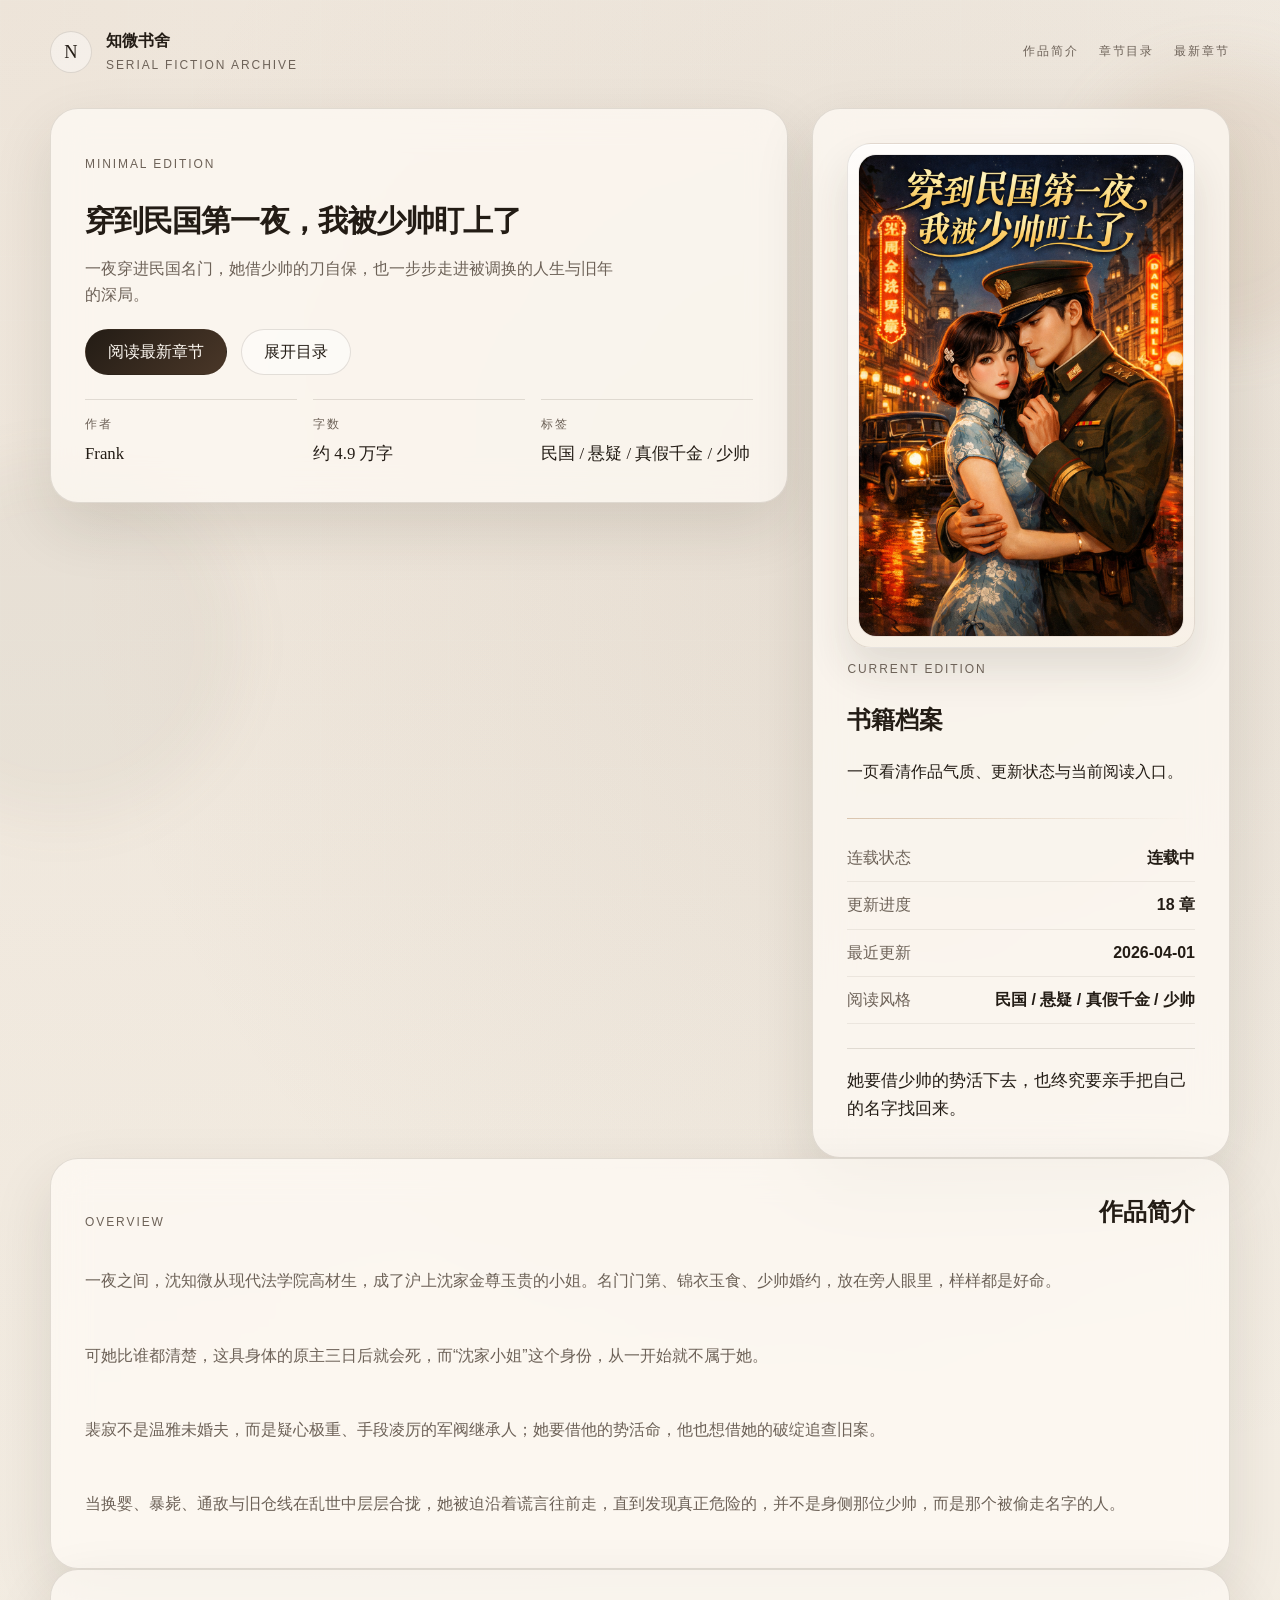
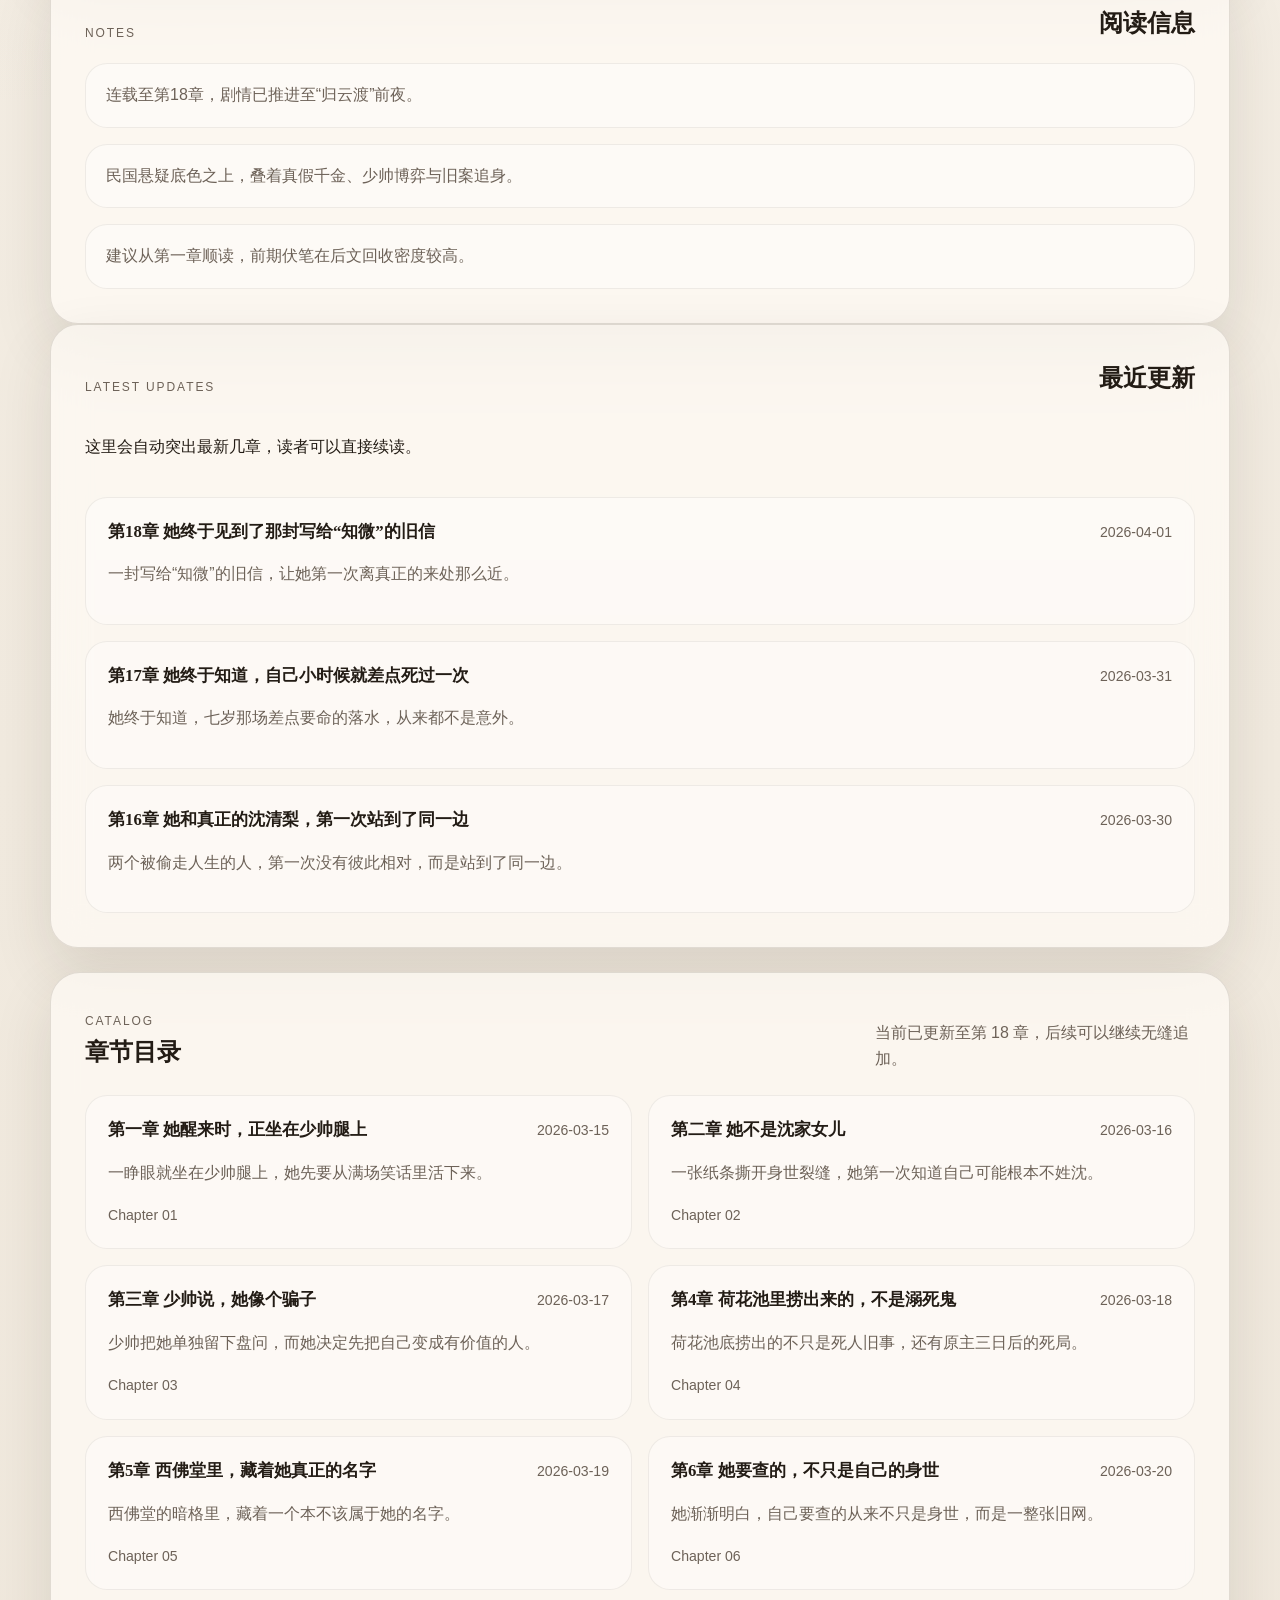
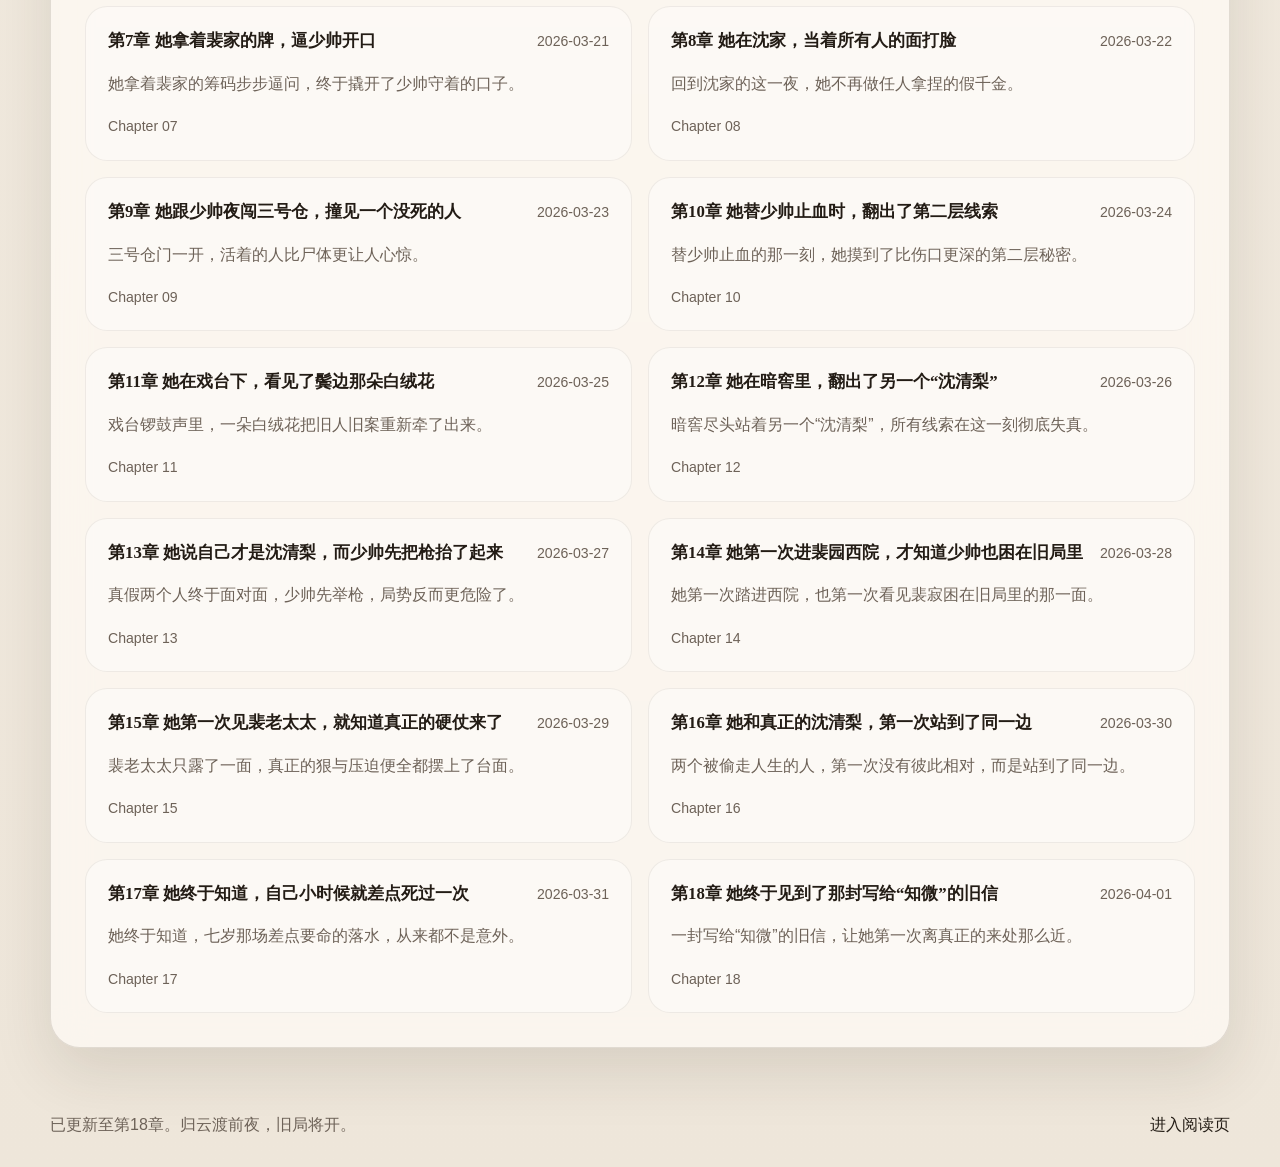
==== index.html @ e868e616 "Add files via upload" ====
<!DOCTYPE html>
<html lang="zh-CN">
<head>
  <meta charset="UTF-8">
  <meta name="viewport" content="width=device-width, initial-scale=1.0">
  <meta name="description" content="简约且高级的连载小说网站模板。">
  <title>小说站 | 连载阅读</title>
  <link rel="stylesheet" href="assets/css/styles.css">
  <script defer src="assets/js/novel-data.js"></script>
  <script defer src="assets/js/app.js"></script>
</head>
<body class="home-page">
  <div class="ambient ambient-one"></div>
  <div class="ambient ambient-two"></div>

  <header class="site-header fade-section">
    <a class="brand" href="index.html">
      <span class="brand-mark">N</span>
      <span class="brand-copy">
        <strong id="brand-name">Novel Residence</strong>
        <small>Serial Fiction Archive</small>
      </span>
    </a>
    <nav class="site-nav">
      <a href="#overview">作品简介</a>
      <a href="#catalog">章节目录</a>
      <a id="header-latest-link" href="reader.html">最新章节</a>
    </nav>
  </header>

  <main class="page-shell">
    <section class="hero-grid fade-section">
      <article class="hero-card">
        <p class="eyebrow">Minimal Edition</p>
        <h1 id="novel-title">作品名待填</h1>
        <p class="hero-tagline" id="novel-tagline">你把小说信息给我后，这里会替换成一句更有气质的作品短句。</p>

        <div class="hero-actions">
          <a class="button button-primary" id="latest-chapter-link" href="reader.html">阅读最新章节</a>
          <a class="button button-secondary" id="catalog-link" href="#catalog">展开目录</a>
        </div>

        <dl class="hero-meta" id="hero-meta"></dl>
      </article>

      <aside class="status-card">
        <div class="status-top">
          <figure class="cover-frame">
            <img id="novel-cover" src="assets/images/book-cover.png" alt="小说封面">
          </figure>
          <div class="status-summary">
            <p class="status-label">Current Edition</p>
            <h2>书籍档案</h2>
            <p class="status-copy">一页看清作品气质、更新状态与当前阅读入口。</p>
          </div>
        </div>
        <div class="status-divider"></div>
        <div class="status-grid">
          <div class="status-row">
            <span>连载状态</span>
            <strong id="novel-status">连载中</strong>
          </div>
          <div class="status-row">
            <span>更新进度</span>
            <strong id="chapter-count">15 章</strong>
          </div>
          <div class="status-row">
            <span>最近更新</span>
            <strong id="update-date">待补充</strong>
          </div>
          <div class="status-row">
            <span>阅读风格</span>
            <strong id="novel-tags">待补充</strong>
          </div>
        </div>
        <blockquote class="status-quote" id="novel-quote">
          页面已搭好，后面我们只需要持续补内容。
        </blockquote>
      </aside>
    </section>

    <section class="home-content-grid fade-section" id="overview">
      <article class="panel panel-large">
        <div class="panel-heading">
          <span>Overview</span>
          <h2>作品简介</h2>
        </div>
        <div class="copy-stack" id="synopsis"></div>
      </article>

      <article class="panel panel-compact">
        <div class="panel-heading">
          <span>Notes</span>
          <h2>阅读信息</h2>
        </div>
        <ul class="notes-list" id="reading-notes"></ul>
      </article>

      <article class="panel panel-compact">
        <div class="panel-heading">
          <span>Latest Updates</span>
          <h2>最近更新</h2>
        </div>
        <p class="panel-copy">这里会自动突出最新几章，读者可以直接续读。</p>
        <div class="timeline-list" id="update-timeline"></div>
      </article>
    </section>

    <section class="catalog-section fade-section" id="catalog">
      <div class="section-heading">
        <div>
          <span>Catalog</span>
          <h2>章节目录</h2>
        </div>
        <p id="catalog-description">当前已更新至第 15 章，后续可以继续无缝追加。</p>
      </div>
      <div class="chapter-list" id="chapter-list"></div>
    </section>
  </main>

  <footer class="site-footer fade-section">
    <p id="footer-copy">小说站已就绪，等待你的作品信息与正文。</p>
    <a href="reader.html" id="footer-reader-link">进入阅读页</a>
  </footer>
</body>
</html>
---- assets/css/styles.css ----
:root {
  --bg: #f3ede3;
  --bg-strong: rgba(255, 250, 242, 0.76);
  --surface: rgba(255, 251, 246, 0.72);
  --surface-strong: rgba(255, 249, 241, 0.92);
  --border: rgba(69, 54, 37, 0.14);
  --text: #231c15;
  --muted: #6d6258;
  --accent: #8a6341;
  --accent-soft: #d9c4ae;
  --shadow: 0 24px 60px rgba(52, 39, 26, 0.12);
  --serif: "Iowan Old Style", "Palatino Linotype", "Noto Serif SC", "Songti SC", serif;
  --sans: "Avenir Next", "Segoe UI", "PingFang SC", "Hiragino Sans GB", sans-serif;
  --max-width: 1180px;
}

* {
  box-sizing: border-box;
}

html {
  scroll-behavior: smooth;
}

body {
  margin: 0;
  min-height: 100vh;
  color: var(--text);
  background:
    radial-gradient(circle at top left, rgba(167, 128, 94, 0.12), transparent 38%),
    radial-gradient(circle at 80% 12%, rgba(110, 84, 58, 0.1), transparent 24%),
    linear-gradient(180deg, #f7f2ea 0%, #f1eadf 54%, #eee6da 100%);
  font-family: var(--sans);
  line-height: 1.65;
  overflow-x: hidden;
}

body::before {
  position: fixed;
  inset: 0;
  background-image:
    linear-gradient(rgba(255, 255, 255, 0.18) 1px, transparent 1px),
    linear-gradient(90deg, rgba(255, 255, 255, 0.18) 1px, transparent 1px);
  background-size: 64px 64px;
  opacity: 0.24;
  content: "";
  pointer-events: none;
}

a {
  color: inherit;
  text-decoration: none;
}

button,
a {
  transition:
    transform 240ms ease,
    border-color 240ms ease,
    background-color 240ms ease,
    color 240ms ease,
    opacity 240ms ease;
}

.ambient {
  position: fixed;
  border-radius: 999px;
  filter: blur(28px);
  opacity: 0.5;
  pointer-events: none;
}

.ambient-one {
  top: 64px;
  right: -80px;
  width: 280px;
  height: 280px;
  background: rgba(176, 136, 99, 0.24);
}

.ambient-two {
  bottom: 80px;
  left: -120px;
  width: 360px;
  height: 360px;
  background: rgba(120, 112, 96, 0.12);
}

.site-header,
.page-shell,
.site-footer,
.reader-header,
.reader-layout {
  position: relative;
  z-index: 1;
}

.site-header,
.site-footer,
.reader-header,
.reader-layout {
  width: min(calc(100% - 32px), var(--max-width));
  margin-inline: auto;
}

.site-header,
.reader-header {
  display: flex;
  align-items: center;
  justify-content: space-between;
  gap: 20px;
  padding: 28px 0 12px;
}

.brand,
.reader-home-link {
  display: inline-flex;
  align-items: center;
  gap: 14px;
}

.brand-mark {
  display: grid;
  place-items: center;
  width: 42px;
  height: 42px;
  border: 1px solid var(--border);
  border-radius: 50%;
  background: rgba(255, 255, 255, 0.4);
  font-family: var(--serif);
  font-size: 1.15rem;
}

.brand-copy,
.reader-header-copy {
  display: flex;
  flex-direction: column;
  gap: 2px;
}

.brand-copy strong,
.reader-header-copy h1 {
  font-family: var(--serif);
  font-size: 1rem;
  font-weight: 600;
}

.brand-copy small,
.reader-header-copy p,
.site-nav a,
.section-heading span,
.panel-heading span,
.sidebar-heading span,
.status-label,
.eyebrow,
.reader-article-meta {
  letter-spacing: 0.16em;
  text-transform: uppercase;
  font-size: 0.75rem;
  color: var(--muted);
}

.site-nav {
  display: inline-flex;
  gap: 20px;
  flex-wrap: wrap;
}

.site-nav a:hover,
.reader-home-link:hover,
.site-footer a:hover {
  color: var(--accent);
}

.page-shell {
  width: min(calc(100% - 32px), var(--max-width));
  margin: 20px auto 64px;
}

.hero-grid,
.overview-grid,
.reader-layout {
  display: grid;
  gap: 24px;
}

.hero-grid {
  grid-template-columns: minmax(0, 1.45fr) minmax(280px, 0.82fr);
  align-items: start;
}

.hero-card,
.status-card,
.panel,
.reader-sidebar,
.reader-article {
  border: 1px solid var(--border);
  background: var(--surface);
  backdrop-filter: blur(18px);
  box-shadow: var(--shadow);
}

.hero-card,
.status-card,
.panel {
  padding: 34px;
  border-radius: 28px;
}

.hero-card {
  display: flex;
  flex-direction: column;
  align-self: start;
  gap: 18px;
}

.hero-card h1,
.reader-article-head h2,
.section-heading h2,
.panel-heading h2,
.sidebar-heading h2 {
  margin: 0;
  font-family: var(--serif);
  font-weight: 600;
}

.hero-card h1 {
  max-width: none;
  width: 100%;
  font-size: clamp(1.08rem, 2.35vw, 2.45rem);
  line-height: 1.1;
  letter-spacing: -0.03em;
  white-space: nowrap;
  overflow: hidden;
  text-overflow: ellipsis;
}

.hero-tagline,
.copy-stack p,
.notes-list li,
.chapter-card p,
.timeline-item p,
.reader-copy p {
  color: var(--muted);
}

.hero-tagline {
  max-width: 60ch;
  margin: 0;
  font-size: 1rem;
}

.hero-actions {
  display: flex;
  gap: 14px;
  flex-wrap: wrap;
  margin: 2px 0 0;
}

.button {
  display: inline-flex;
  align-items: center;
  justify-content: center;
  min-height: 46px;
  padding: 0 22px;
  border-radius: 999px;
  border: 1px solid var(--border);
}

.button:hover {
  transform: translateY(-2px);
}

.button-primary {
  background: linear-gradient(135deg, #231c15 0%, #4a3728 100%);
  color: #fffaf3;
}

.button-secondary,
.reader-nav-link,
.catalog-link {
  background: rgba(255, 255, 255, 0.46);
}

.hero-meta {
  display: grid;
  grid-template-columns: repeat(3, minmax(0, 1fr));
  gap: 16px;
  margin: 6px 0 0;
}

.hero-meta div {
  padding-top: 14px;
  border-top: 1px solid var(--border);
}

.hero-meta dt {
  margin-bottom: 6px;
  font-size: 0.76rem;
  letter-spacing: 0.14em;
  text-transform: uppercase;
  color: var(--muted);
}

.hero-meta dd {
  margin: 0;
  font-family: var(--serif);
  font-size: 1.05rem;
}

.status-card {
  display: flex;
  flex-direction: column;
  justify-content: space-between;
  gap: 16px;
}

.cover-frame {
  margin: 0 0 4px;
  padding: 10px;
  border: 1px solid rgba(69, 54, 37, 0.12);
  border-radius: 24px;
  background:
    linear-gradient(180deg, rgba(255, 255, 255, 0.72) 0%, rgba(247, 239, 229, 0.82) 100%);
  box-shadow:
    inset 0 1px 0 rgba(255, 255, 255, 0.7),
    0 22px 42px rgba(52, 39, 26, 0.12);
}

.cover-frame img {
  display: block;
  width: 100%;
  aspect-ratio: 3 / 4.45;
  object-fit: cover;
  border-radius: 18px;
  border: 1px solid rgba(69, 54, 37, 0.08);
}

.status-divider {
  height: 1px;
  background: linear-gradient(90deg, var(--accent-soft), transparent);
}

.status-row {
  display: flex;
  justify-content: space-between;
  gap: 16px;
  padding: 10px 0;
  border-bottom: 1px solid rgba(69, 54, 37, 0.08);
}

.status-row span {
  color: var(--muted);
}

.status-quote {
  margin: 8px 0 0;
  padding: 18px 0 0;
  border-top: 1px solid var(--border);
  font-family: var(--serif);
  font-size: 1.05rem;
}

.overview-grid {
  grid-template-columns: minmax(0, 1.25fr) minmax(280px, 0.75fr);
  margin-top: 24px;
}

.panel {
  display: flex;
  flex-direction: column;
  gap: 20px;
}

.panel-large {
  min-height: 100%;
}

.panel-heading,
.section-heading,
.sidebar-heading {
  display: flex;
  justify-content: space-between;
  align-items: end;
  gap: 20px;
}

.copy-stack,
.notes-list,
.chapter-list,
.timeline-list,
.reader-catalog,
.reader-copy,
.reader-nav {
  display: grid;
  gap: 16px;
}

.notes-list {
  margin: 0;
  padding: 0;
  list-style: none;
}

.notes-list li,
.timeline-item,
.catalog-link,
.chapter-card {
  border: 1px solid rgba(69, 54, 37, 0.08);
  border-radius: 22px;
  background: rgba(255, 255, 255, 0.36);
}

.notes-list li {
  padding: 18px 20px;
}

.catalog-section,
.timeline-section {
  margin-top: 24px;
  padding: 34px;
  border: 1px solid var(--border);
  border-radius: 30px;
  background: var(--surface);
  backdrop-filter: blur(18px);
  box-shadow: var(--shadow);
}

.section-heading p {
  max-width: 36ch;
  margin: 0;
  color: var(--muted);
}

.chapter-list {
  grid-template-columns: repeat(2, minmax(0, 1fr));
  margin-top: 22px;
}

.chapter-card,
.catalog-link,
.timeline-item {
  padding: 20px 22px;
}

.chapter-card:hover,
.catalog-link:hover,
.timeline-item:hover,
.reader-nav-link:hover {
  transform: translateY(-2px);
  border-color: rgba(138, 99, 65, 0.36);
}

.chapter-card-top,
.timeline-item-top {
  display: flex;
  justify-content: space-between;
  gap: 14px;
  align-items: baseline;
}

.chapter-card strong,
.timeline-item strong,
.catalog-link strong {
  font-family: var(--serif);
  font-size: 1.05rem;
  font-weight: 600;
}

.chapter-card span,
.timeline-item span,
.catalog-link span,
.reader-header-meta,
.reader-chapter-index {
  color: var(--muted);
  font-size: 0.88rem;
}

.site-footer {
  display: flex;
  justify-content: space-between;
  gap: 20px;
  align-items: center;
  padding-bottom: 28px;
}

.site-footer p {
  color: var(--muted);
  margin: 0;
}

.reader-progress {
  position: fixed;
  inset: 0 0 auto;
  height: 4px;
  background: rgba(69, 54, 37, 0.05);
  z-index: 10;
}

.reader-progress span {
  display: block;
  width: 0%;
  height: 100%;
  background: linear-gradient(90deg, #7e5d3f 0%, #b38e67 100%);
}

.reader-header {
  align-items: end;
  padding-top: 36px;
}

.reader-header-copy h1 {
  font-size: clamp(1.6rem, 3vw, 2.3rem);
}

.reader-header-meta {
  text-align: right;
}

.reader-layout {
  grid-template-columns: minmax(280px, 0.7fr) minmax(0, 1.42fr);
  align-items: start;
  margin-bottom: 64px;
}

.reader-sidebar {
  position: sticky;
  top: 34px;
  padding: 28px;
  border-radius: 28px;
}

.reader-article {
  padding: 46px;
  border-radius: 34px;
  background: var(--surface-strong);
}

.reader-article-head {
  padding-bottom: 22px;
  border-bottom: 1px solid var(--border);
}

.reader-copy {
  padding-top: 18px;
}

.reader-copy p {
  margin: 0;
  font-family: var(--serif);
  font-size: 1.08rem;
  line-height: 2;
  color: #40362d;
  text-indent: 2em;
}

.catalog-link {
  display: grid;
  gap: 6px;
}

.catalog-link.active {
  border-color: rgba(138, 99, 65, 0.42);
  background: rgba(255, 252, 247, 0.74);
}

.reader-nav {
  grid-template-columns: repeat(3, minmax(0, 1fr));
  margin-top: 28px;
}

.reader-nav-link {
  display: inline-flex;
  align-items: center;
  justify-content: center;
  min-height: 52px;
  padding: 0 18px;
  border: 1px solid var(--border);
  border-radius: 18px;
}

.reader-nav-link.disabled {
  opacity: 0.38;
  pointer-events: none;
}

.fade-section {
  opacity: 0;
  transform: translateY(18px);
  transition:
    opacity 700ms ease,
    transform 700ms ease;
}

.fade-section.visible {
  opacity: 1;
  transform: translateY(0);
}

@media (max-width: 980px) {
  .hero-grid,
  .overview-grid,
  .reader-layout,
  .chapter-list {
    grid-template-columns: 1fr;
  }

  .reader-sidebar {
    position: static;
  }

  .hero-card h1 {
    font-size: clamp(1.08rem, 4.8vw, 1.82rem);
  }
}

@media (max-width: 760px) {
  .site-header,
  .reader-header,
  .site-footer {
    flex-direction: column;
    align-items: start;
  }

  .hero-card,
  .status-card,
  .panel,
  .catalog-section,
  .timeline-section,
  .reader-sidebar,
  .reader-article {
    padding: 24px;
    border-radius: 24px;
  }

  .hero-meta,
  .reader-nav {
    grid-template-columns: 1fr;
  }

  .site-nav {
    gap: 14px;
  }

  .reader-article {
    padding-top: 30px;
  }
}
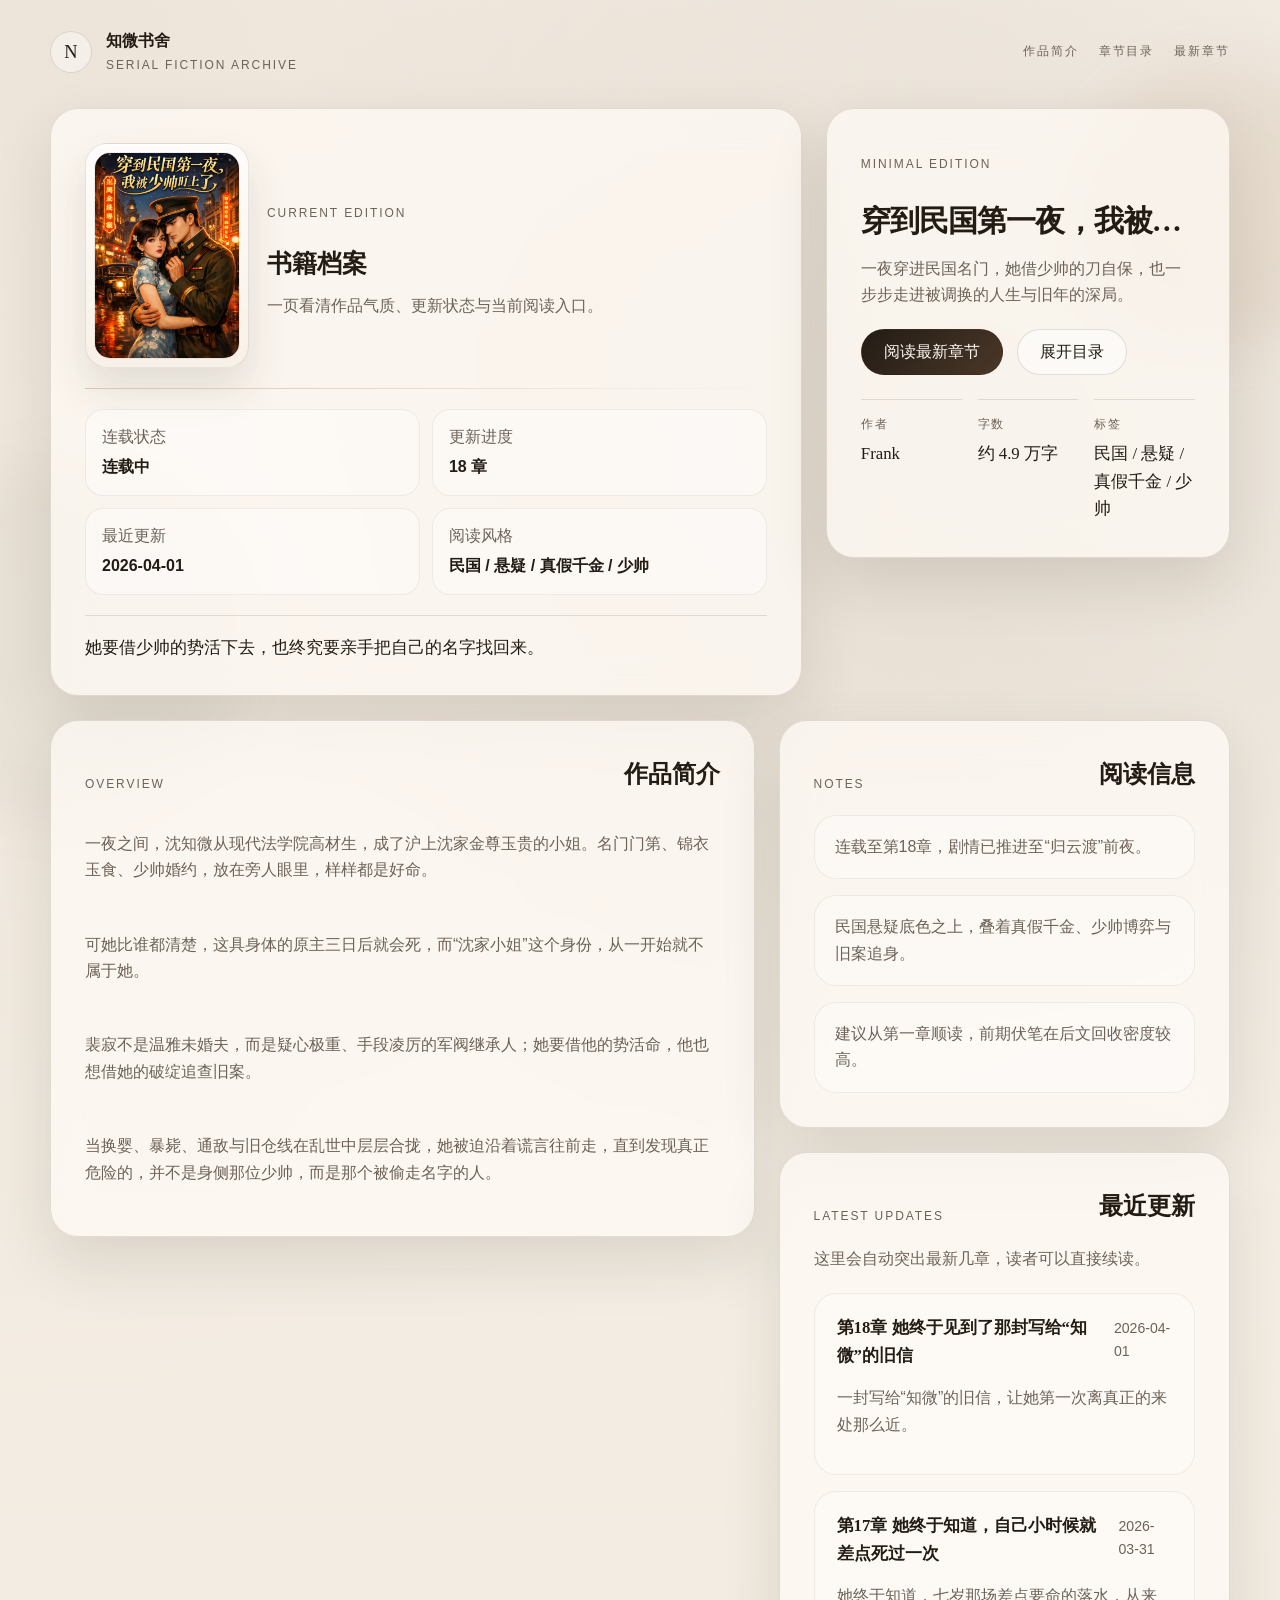
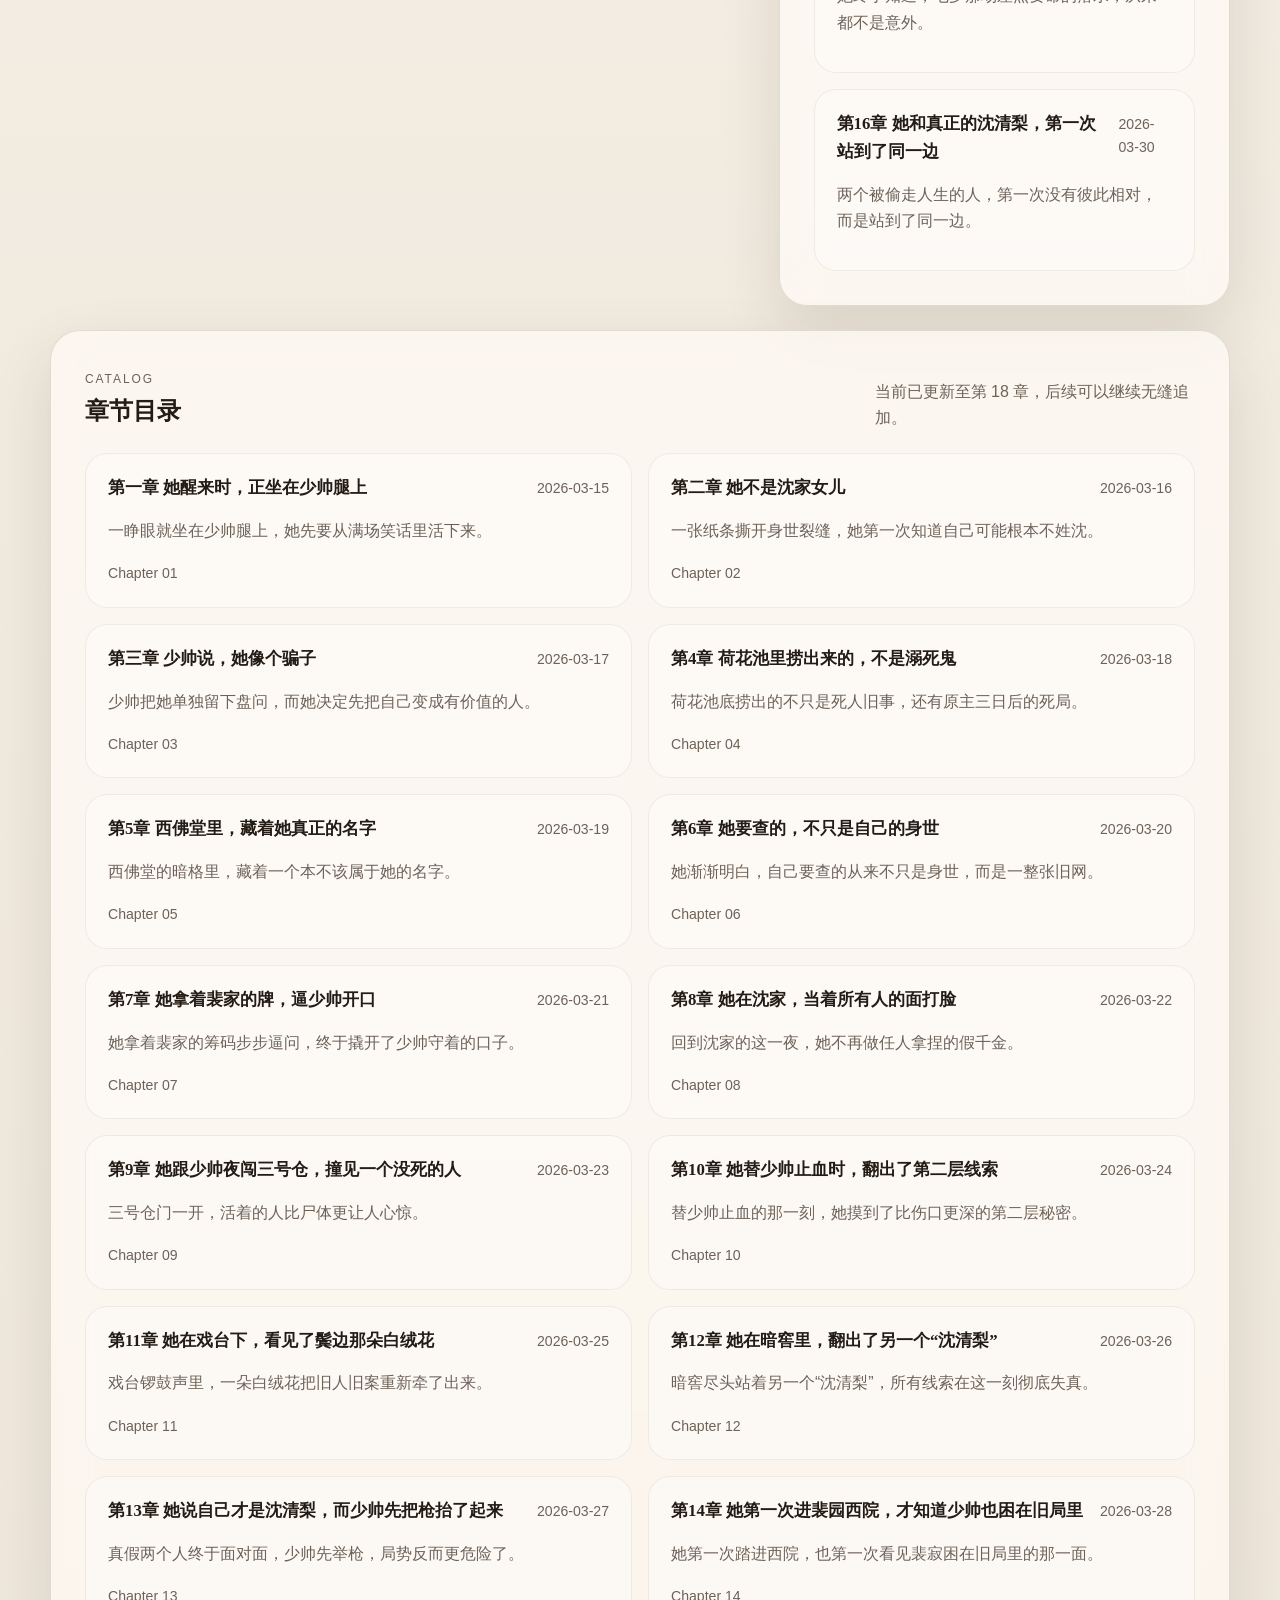
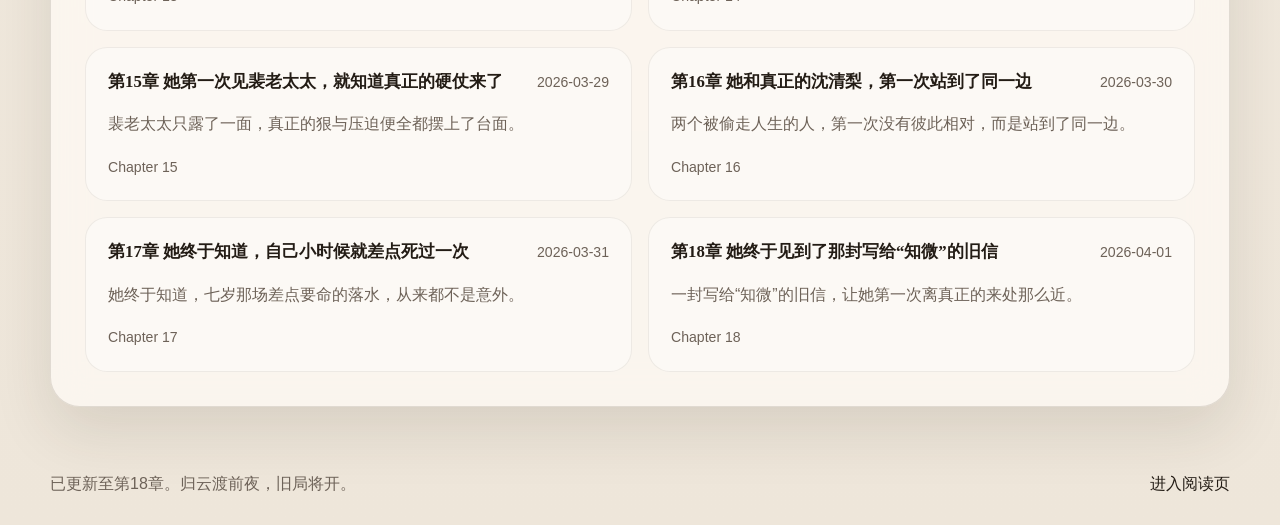
==== commit f03181cd: "Add files via upload" ====
--- a/index.html
+++ b/index.html
@@ -30,19 +30,6 @@
 
   <main class="page-shell">
     <section class="hero-grid fade-section">
-      <article class="hero-card">
-        <p class="eyebrow">Minimal Edition</p>
-        <h1 id="novel-title">作品名待填</h1>
-        <p class="hero-tagline" id="novel-tagline">你把小说信息给我后，这里会替换成一句更有气质的作品短句。</p>
-
-        <div class="hero-actions">
-          <a class="button button-primary" id="latest-chapter-link" href="reader.html">阅读最新章节</a>
-          <a class="button button-secondary" id="catalog-link" href="#catalog">展开目录</a>
-        </div>
-
-        <dl class="hero-meta" id="hero-meta"></dl>
-      </article>
-
       <aside class="status-card">
         <div class="status-top">
           <figure class="cover-frame">
@@ -77,6 +64,19 @@
           页面已搭好，后面我们只需要持续补内容。
         </blockquote>
       </aside>
+
+      <article class="hero-card">
+        <p class="eyebrow">Minimal Edition</p>
+        <h1 id="novel-title">作品名待填</h1>
+        <p class="hero-tagline" id="novel-tagline">你把小说信息给我后，这里会替换成一句更有气质的作品短句。</p>
+
+        <div class="hero-actions">
+          <a class="button button-primary" id="latest-chapter-link" href="reader.html">阅读最新章节</a>
+          <a class="button button-secondary" id="catalog-link" href="#catalog">展开目录</a>
+        </div>
+
+        <dl class="hero-meta" id="hero-meta"></dl>
+      </article>
     </section>
 
     <section class="home-content-grid fade-section" id="overview">
--- a/assets/css/styles.css
+++ b/assets/css/styles.css
@@ -178,14 +178,14 @@
 }
 
 .hero-grid,
-.overview-grid,
+.home-content-grid,
 .reader-layout {
   display: grid;
   gap: 24px;
 }
 
 .hero-grid {
-  grid-template-columns: minmax(0, 1.45fr) minmax(280px, 0.82fr);
+  grid-template-columns: minmax(0, 1.6fr) minmax(320px, 0.86fr);
   align-items: start;
 }
 
@@ -311,15 +311,21 @@
 .status-card {
   display: flex;
   flex-direction: column;
-  justify-content: space-between;
-  gap: 16px;
+  gap: 20px;
+}
+
+.status-top {
+  display: grid;
+  grid-template-columns: minmax(132px, 164px) minmax(0, 1fr);
+  gap: 18px;
+  align-items: center;
 }
 
 .cover-frame {
-  margin: 0 0 4px;
-  padding: 10px;
+  margin: 0;
+  padding: 8px;
   border: 1px solid rgba(69, 54, 37, 0.12);
-  border-radius: 24px;
+  border-radius: 22px;
   background:
     linear-gradient(180deg, rgba(255, 255, 255, 0.72) 0%, rgba(247, 239, 229, 0.82) 100%);
   box-shadow:
@@ -330,10 +336,30 @@
 .cover-frame img {
   display: block;
   width: 100%;
-  aspect-ratio: 3 / 4.45;
+  max-width: 164px;
+  margin-inline: auto;
+  aspect-ratio: 3 / 4.25;
   object-fit: cover;
-  border-radius: 18px;
+  border-radius: 16px;
   border: 1px solid rgba(69, 54, 37, 0.08);
+}
+
+.status-summary {
+  display: grid;
+  gap: 8px;
+}
+
+.status-summary h2 {
+  margin: 0;
+  font-family: var(--serif);
+  font-size: 1.55rem;
+  font-weight: 600;
+}
+
+.status-copy,
+.panel-copy {
+  margin: 0;
+  color: var(--muted);
 }
 
 .status-divider {
@@ -341,12 +367,19 @@
   background: linear-gradient(90deg, var(--accent-soft), transparent);
 }
 
+.status-grid {
+  display: grid;
+  grid-template-columns: repeat(2, minmax(0, 1fr));
+  gap: 12px;
+}
+
 .status-row {
-  display: flex;
-  justify-content: space-between;
-  gap: 16px;
-  padding: 10px 0;
-  border-bottom: 1px solid rgba(69, 54, 37, 0.08);
+  display: grid;
+  gap: 4px;
+  padding: 14px 16px;
+  border: 1px solid rgba(69, 54, 37, 0.08);
+  border-radius: 18px;
+  background: rgba(255, 255, 255, 0.42);
 }
 
 .status-row span {
@@ -354,16 +387,17 @@
 }
 
 .status-quote {
-  margin: 8px 0 0;
+  margin: 0;
   padding: 18px 0 0;
   border-top: 1px solid var(--border);
   font-family: var(--serif);
   font-size: 1.05rem;
 }
 
-.overview-grid {
-  grid-template-columns: minmax(0, 1.25fr) minmax(280px, 0.75fr);
+.home-content-grid {
+  grid-template-columns: minmax(0, 1.28fr) minmax(300px, 0.82fr);
   margin-top: 24px;
+  align-items: start;
 }
 
 .panel {
@@ -373,7 +407,11 @@
 }
 
 .panel-large {
-  min-height: 100%;
+  grid-row: span 2;
+}
+
+.panel-compact {
+  min-height: 0;
 }
 
 .panel-heading,
@@ -415,8 +453,7 @@
   padding: 18px 20px;
 }
 
-.catalog-section,
-.timeline-section {
+.catalog-section {
   margin-top: 24px;
   padding: 34px;
   border: 1px solid var(--border);
@@ -525,12 +562,16 @@
 
 .reader-sidebar {
   position: sticky;
-  top: 34px;
+  top: 24px;
+  display: flex;
+  flex-direction: column;
   padding: 28px;
   border-radius: 28px;
 }
 
 .reader-article {
+  display: flex;
+  flex-direction: column;
   padding: 46px;
   border-radius: 34px;
   background: var(--surface-strong);
@@ -543,6 +584,24 @@
 
 .reader-copy {
   padding-top: 18px;
+  padding-right: 10px;
+  max-height: calc(100vh - 250px);
+  overflow-y: auto;
+  overflow-x: hidden;
+  overscroll-behavior: contain;
+}
+
+.reader-catalog {
+  padding-right: 10px;
+  max-height: calc(100vh - 220px);
+  overflow-y: auto;
+  overflow-x: hidden;
+  overscroll-behavior: contain;
+}
+
+.reader-copy.is-loading p {
+  text-indent: 0;
+  color: var(--muted);
 }
 
 .reader-copy p {
@@ -562,6 +621,12 @@
 .catalog-link.active {
   border-color: rgba(138, 99, 65, 0.42);
   background: rgba(255, 252, 247, 0.74);
+}
+
+.reader-catalog,
+.reader-copy {
+  scrollbar-width: thin;
+  scrollbar-color: rgba(138, 99, 65, 0.34) transparent;
 }
 
 .reader-nav {
@@ -599,18 +664,34 @@
 
 @media (max-width: 980px) {
   .hero-grid,
-  .overview-grid,
+  .home-content-grid,
   .reader-layout,
   .chapter-list {
     grid-template-columns: 1fr;
   }
 
+  .status-top,
+  .status-grid {
+    grid-template-columns: 1fr;
+  }
+
   .reader-sidebar {
     position: static;
   }
 
   .hero-card h1 {
     font-size: clamp(1.08rem, 4.8vw, 1.82rem);
+  }
+
+  .reader-layout {
+    margin-bottom: 64px;
+  }
+
+  .reader-catalog,
+  .reader-copy {
+    max-height: none;
+    overflow: visible;
+    padding-right: 0;
   }
 }
 
@@ -626,7 +707,6 @@
   .status-card,
   .panel,
   .catalog-section,
-  .timeline-section,
   .reader-sidebar,
   .reader-article {
     padding: 24px;
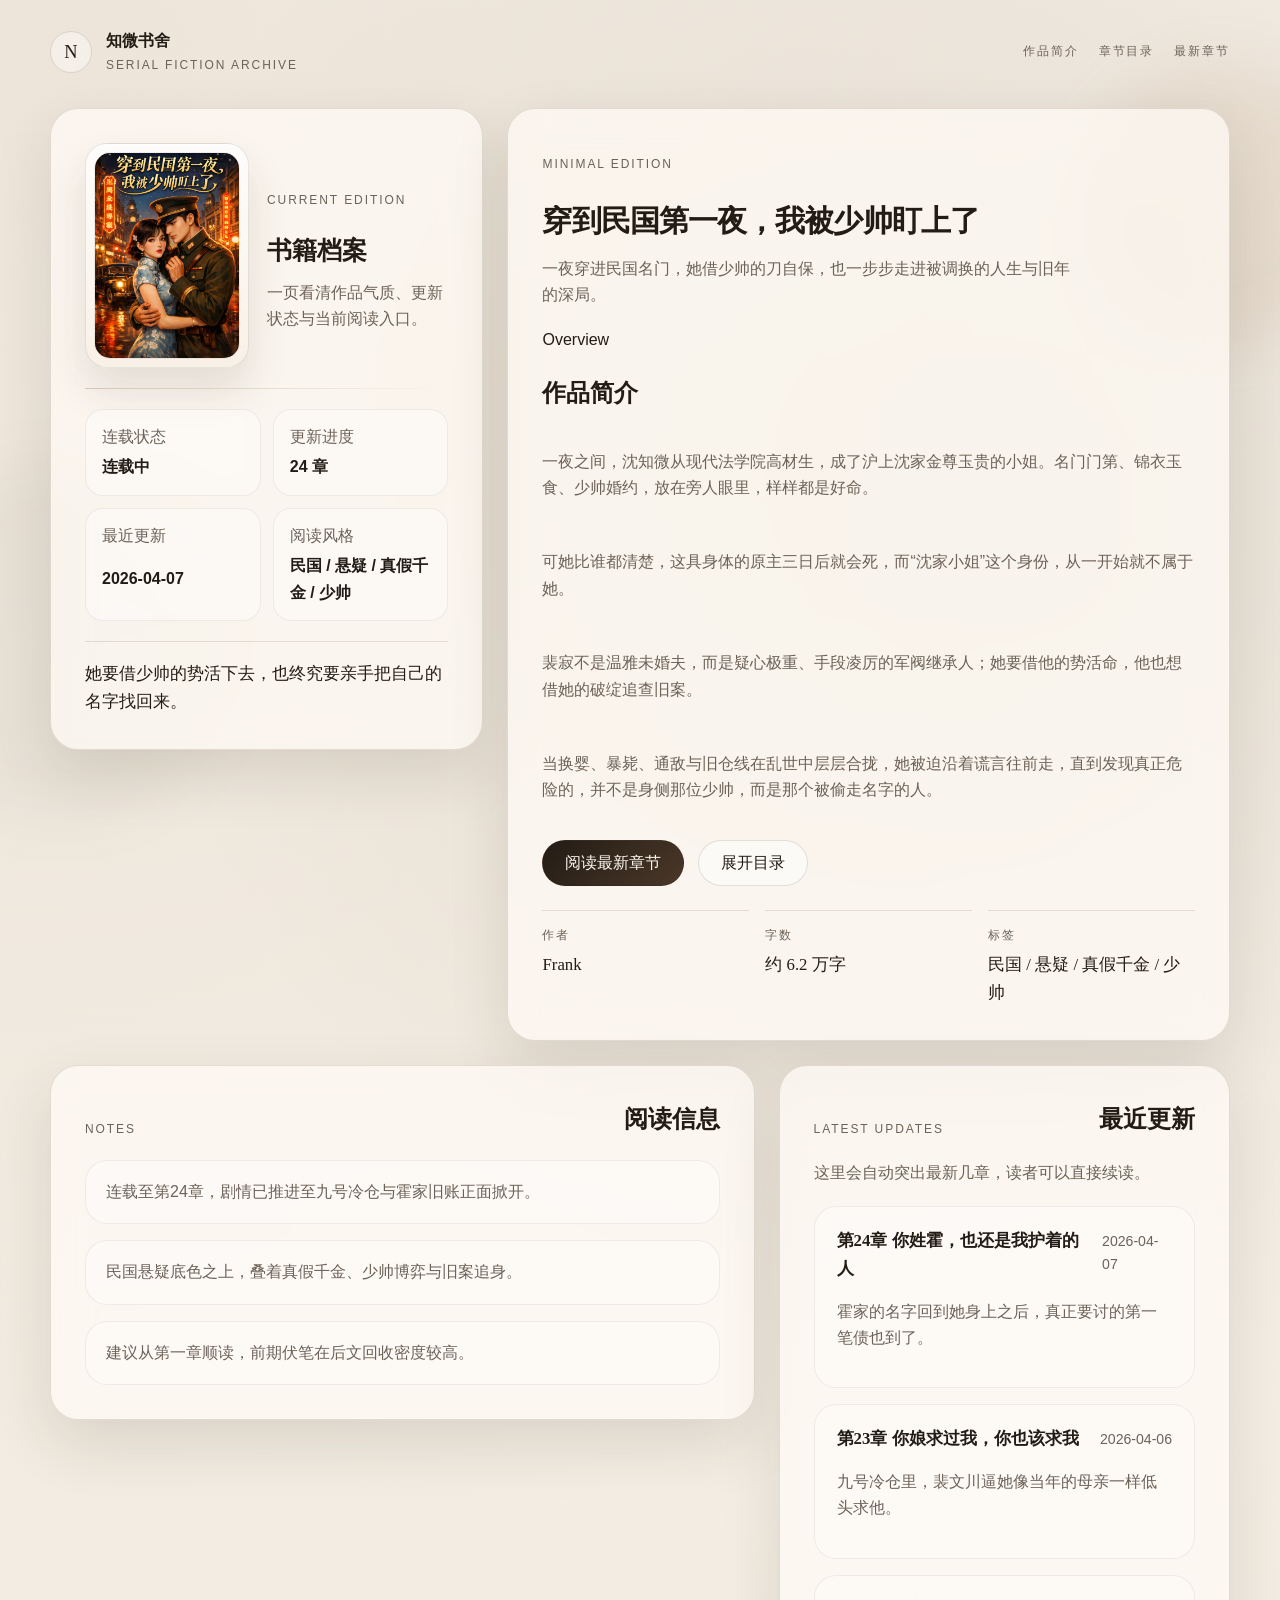
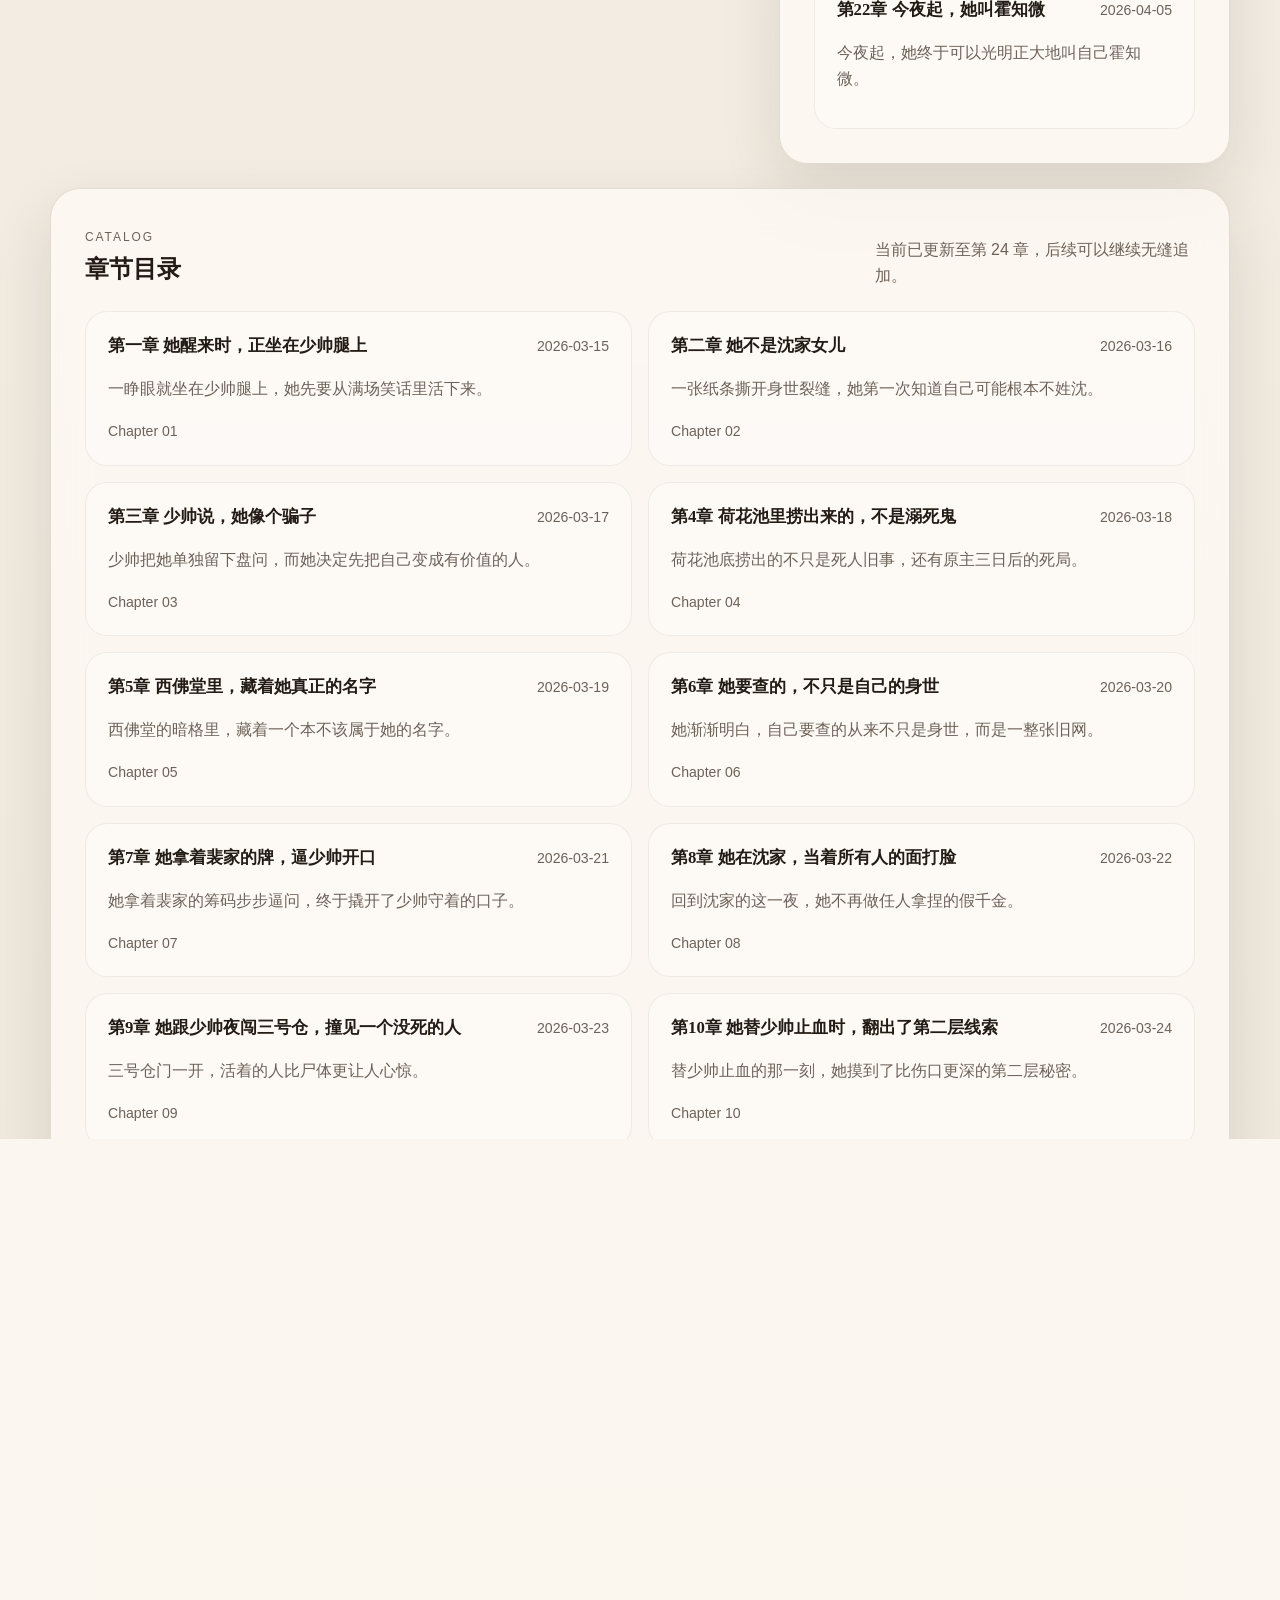
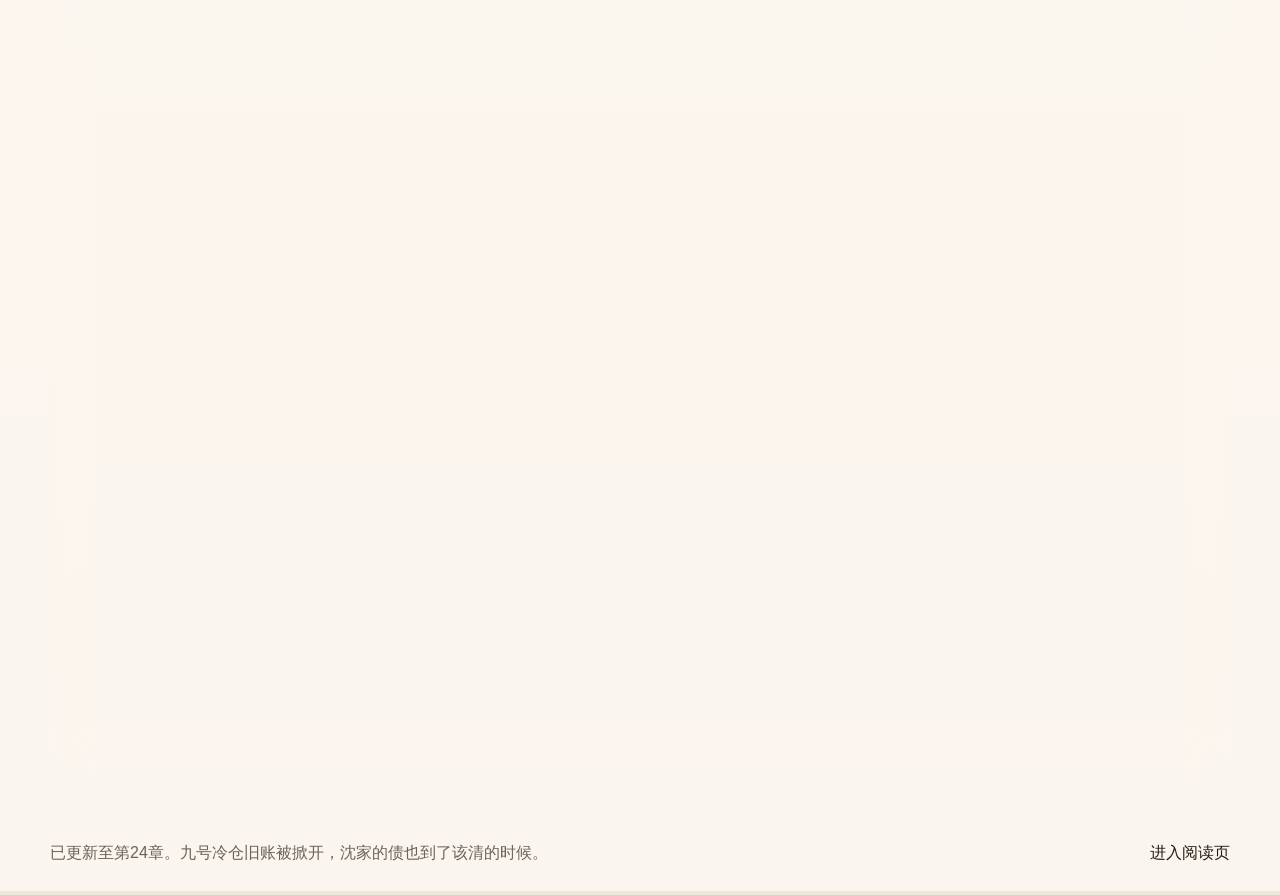
==== commit c1d73232: "Add files via upload" ====
--- a/index.html
+++ b/index.html
@@ -69,6 +69,13 @@
         <p class="eyebrow">Minimal Edition</p>
         <h1 id="novel-title">作品名待填</h1>
         <p class="hero-tagline" id="novel-tagline">你把小说信息给我后，这里会替换成一句更有气质的作品短句。</p>
+        <section class="hero-synopsis-block" id="overview">
+          <div class="mini-heading">
+            <span>Overview</span>
+            <h2>作品简介</h2>
+          </div>
+          <div class="copy-stack hero-synopsis" id="synopsis"></div>
+        </section>
 
         <div class="hero-actions">
           <a class="button button-primary" id="latest-chapter-link" href="reader.html">阅读最新章节</a>
@@ -79,21 +86,15 @@
       </article>
     </section>
 
-    <section class="home-content-grid fade-section" id="overview">
-      <article class="panel panel-large">
-        <div class="panel-heading">
-          <span>Overview</span>
-          <h2>作品简介</h2>
-        </div>
-        <div class="copy-stack" id="synopsis"></div>
-      </article>
-
+    <section class="home-content-grid fade-section">
       <article class="panel panel-compact">
         <div class="panel-heading">
           <span>Notes</span>
           <h2>阅读信息</h2>
         </div>
-        <ul class="notes-list" id="reading-notes"></ul>
+        <div class="panel-body-scroll">
+          <ul class="notes-list" id="reading-notes"></ul>
+        </div>
       </article>
 
       <article class="panel panel-compact">
@@ -102,7 +103,9 @@
           <h2>最近更新</h2>
         </div>
         <p class="panel-copy">这里会自动突出最新几章，读者可以直接续读。</p>
-        <div class="timeline-list" id="update-timeline"></div>
+        <div class="panel-body-scroll">
+          <div class="timeline-list" id="update-timeline"></div>
+        </div>
       </article>
     </section>
 
--- a/assets/css/styles.css
+++ b/assets/css/styles.css
@@ -185,7 +185,7 @@
 }
 
 .hero-grid {
-  grid-template-columns: minmax(0, 1.6fr) minmax(320px, 0.86fr);
+  grid-template-columns: minmax(280px, 0.9fr) minmax(0, 1.5fr);
   align-items: start;
 }
 
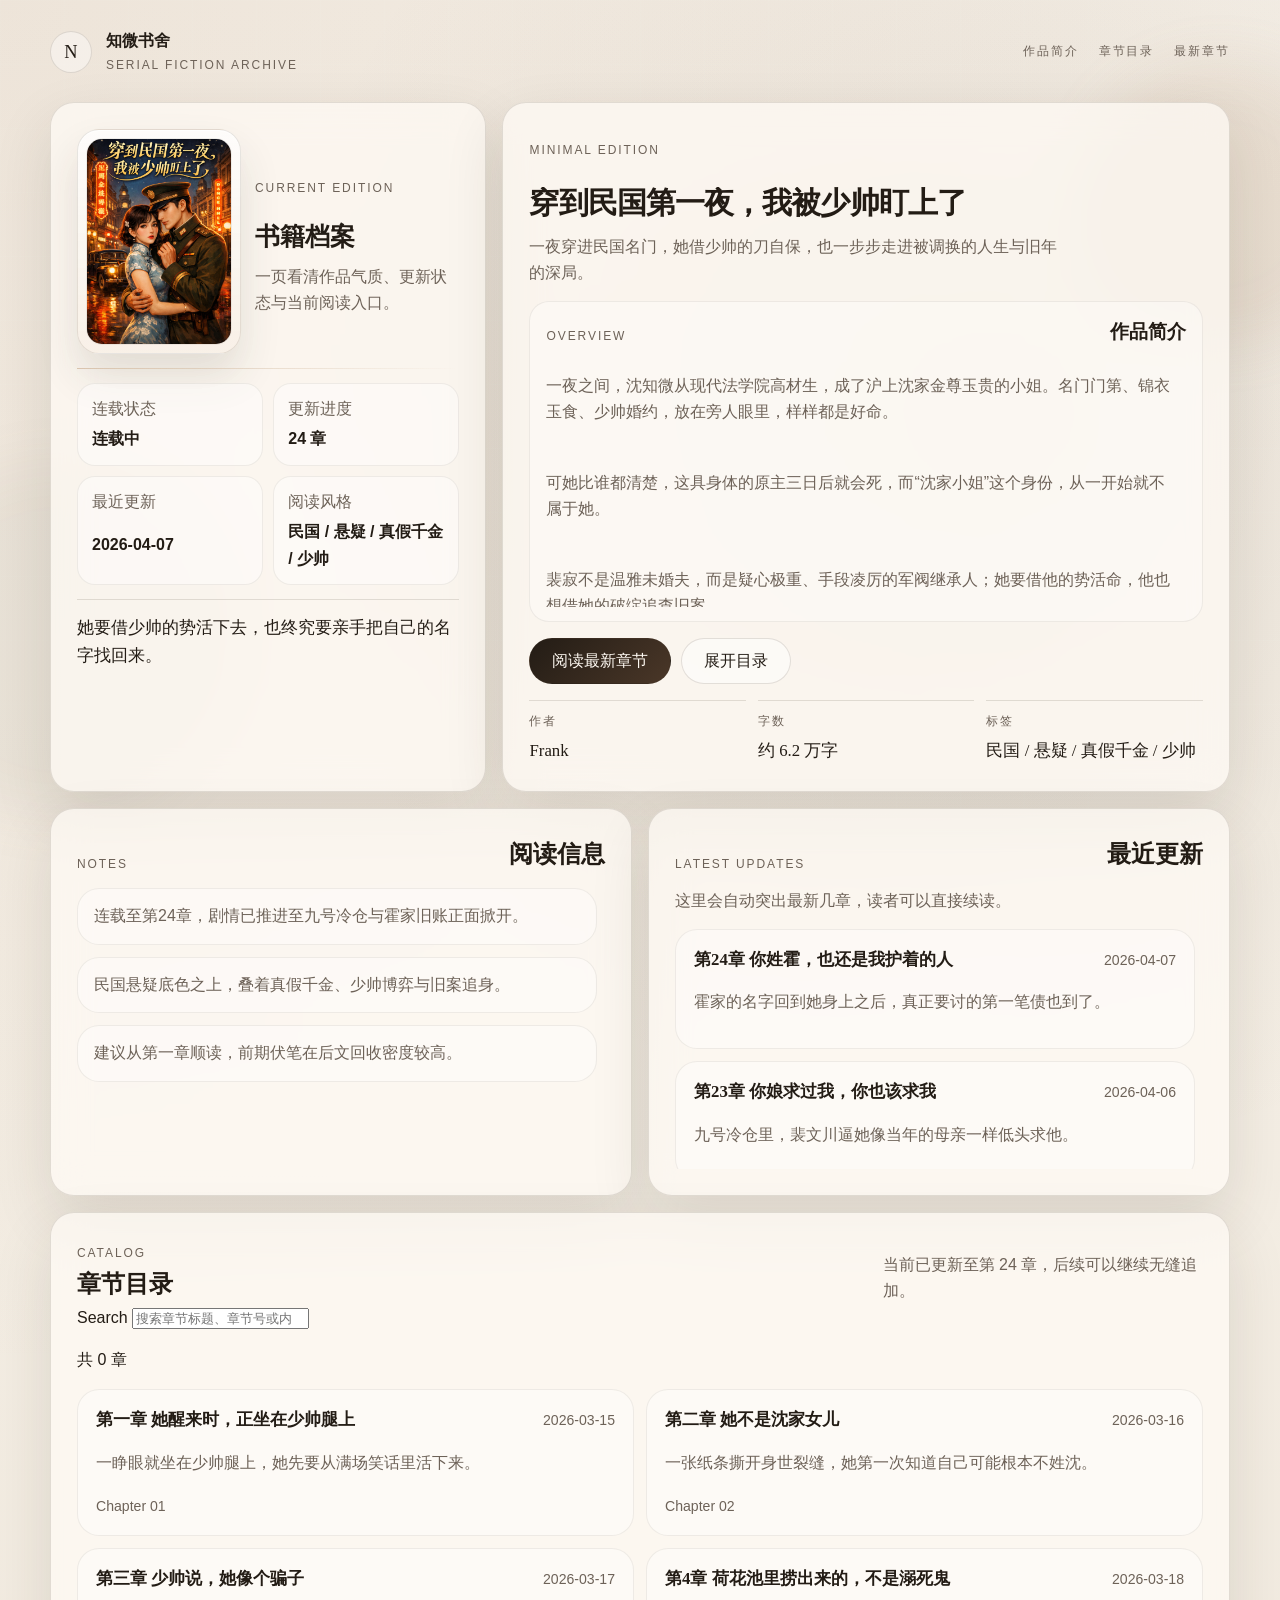
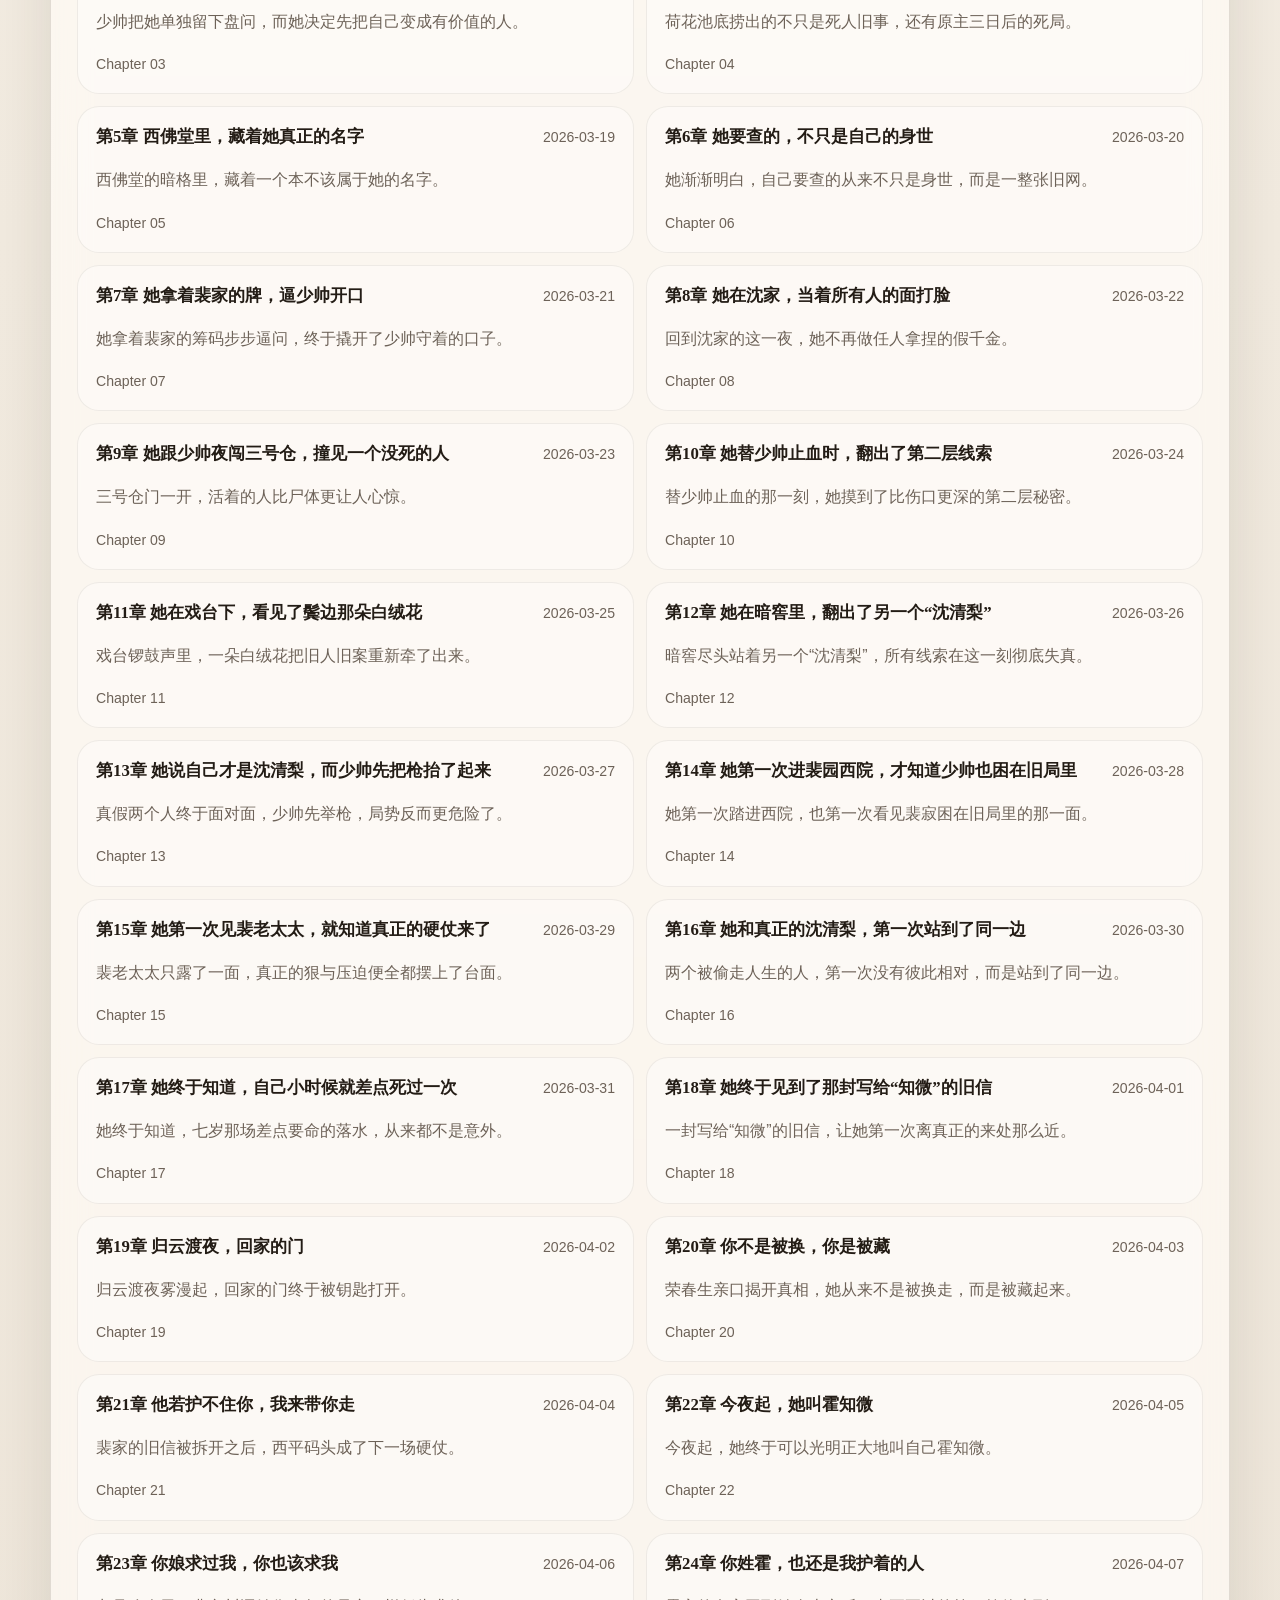
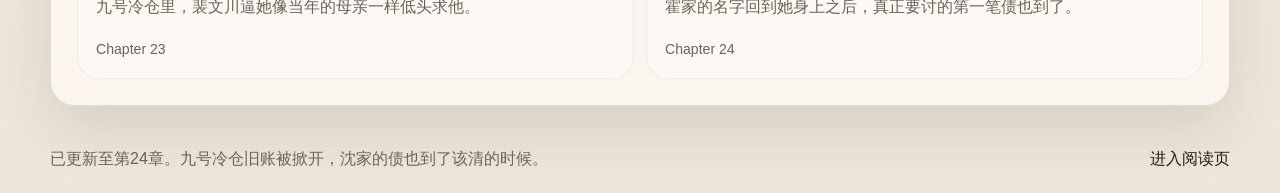
==== commit 167292b8: "Add files via upload" ====
--- a/index.html
+++ b/index.html
@@ -117,7 +117,21 @@
         </div>
         <p id="catalog-description">当前已更新至第 15 章，后续可以继续无缝追加。</p>
       </div>
+      <div class="search-panel">
+        <label class="search-box" for="home-chapter-search">
+          <span>Search</span>
+          <input
+            id="home-chapter-search"
+            type="search"
+            inputmode="search"
+            autocomplete="off"
+            placeholder="搜索章节标题、章节号或内容关键词"
+          >
+        </label>
+        <p class="search-summary" id="home-search-summary">共 0 章</p>
+      </div>
       <div class="chapter-list" id="chapter-list"></div>
+      <p class="search-empty" id="home-search-empty" hidden>暂时没有找到相关章节，换个关键词再试试。</p>
     </section>
   </main>
 
--- a/assets/css/styles.css
+++ b/assets/css/styles.css
@@ -174,19 +174,19 @@
 
 .page-shell {
   width: min(calc(100% - 32px), var(--max-width));
-  margin: 20px auto 64px;
+  margin: 14px auto 40px;
 }
 
 .hero-grid,
 .home-content-grid,
 .reader-layout {
   display: grid;
-  gap: 24px;
+  gap: 16px;
 }
 
 .hero-grid {
   grid-template-columns: minmax(280px, 0.9fr) minmax(0, 1.5fr);
-  align-items: start;
+  align-items: stretch;
 }
 
 .hero-card,
@@ -203,15 +203,16 @@
 .hero-card,
 .status-card,
 .panel {
-  padding: 34px;
-  border-radius: 28px;
+  padding: 26px;
+  border-radius: 24px;
 }
 
 .hero-card {
   display: flex;
   flex-direction: column;
-  align-self: start;
-  gap: 18px;
+  align-self: stretch;
+  min-height: 100%;
+  gap: 14px;
 }
 
 .hero-card h1,
@@ -250,9 +251,48 @@
   font-size: 1rem;
 }
 
+.mini-heading {
+  display: flex;
+  justify-content: space-between;
+  align-items: end;
+  gap: 16px;
+}
+
+.mini-heading span {
+  letter-spacing: 0.16em;
+  text-transform: uppercase;
+  font-size: 0.75rem;
+  color: var(--muted);
+}
+
+.mini-heading h2 {
+  margin: 0;
+  font-family: var(--serif);
+  font-size: 1.18rem;
+  font-weight: 600;
+}
+
+.hero-synopsis-block {
+  display: grid;
+  gap: 10px;
+  padding: 14px 16px;
+  border: 1px solid rgba(69, 54, 37, 0.08);
+  border-radius: 20px;
+  background: rgba(255, 255, 255, 0.34);
+}
+
+.hero-synopsis {
+  max-height: 250px;
+  padding-right: 8px;
+  overflow-y: auto;
+  overflow-x: hidden;
+  scrollbar-width: thin;
+  scrollbar-color: rgba(138, 99, 65, 0.34) transparent;
+}
+
 .hero-actions {
   display: flex;
-  gap: 14px;
+  gap: 10px;
   flex-wrap: wrap;
   margin: 2px 0 0;
 }
@@ -285,12 +325,12 @@
 .hero-meta {
   display: grid;
   grid-template-columns: repeat(3, minmax(0, 1fr));
-  gap: 16px;
-  margin: 6px 0 0;
+  gap: 12px;
+  margin: 2px 0 0;
 }
 
 .hero-meta div {
-  padding-top: 14px;
+  padding-top: 10px;
   border-top: 1px solid var(--border);
 }
 
@@ -311,13 +351,14 @@
 .status-card {
   display: flex;
   flex-direction: column;
-  gap: 20px;
+  min-height: 100%;
+  gap: 14px;
 }
 
 .status-top {
   display: grid;
   grid-template-columns: minmax(132px, 164px) minmax(0, 1fr);
-  gap: 18px;
+  gap: 14px;
   align-items: center;
 }
 
@@ -346,7 +387,7 @@
 
 .status-summary {
   display: grid;
-  gap: 8px;
+  gap: 6px;
 }
 
 .status-summary h2 {
@@ -370,13 +411,13 @@
 .status-grid {
   display: grid;
   grid-template-columns: repeat(2, minmax(0, 1fr));
-  gap: 12px;
+  gap: 10px;
 }
 
 .status-row {
   display: grid;
   gap: 4px;
-  padding: 14px 16px;
+  padding: 12px 14px;
   border: 1px solid rgba(69, 54, 37, 0.08);
   border-radius: 18px;
   background: rgba(255, 255, 255, 0.42);
@@ -388,30 +429,37 @@
 
 .status-quote {
   margin: 0;
-  padding: 18px 0 0;
+  padding: 14px 0 0;
   border-top: 1px solid var(--border);
   font-family: var(--serif);
   font-size: 1.05rem;
 }
 
 .home-content-grid {
-  grid-template-columns: minmax(0, 1.28fr) minmax(300px, 0.82fr);
-  margin-top: 24px;
-  align-items: start;
+  grid-template-columns: repeat(2, minmax(0, 1fr));
+  margin-top: 16px;
+  align-items: stretch;
 }
 
 .panel {
   display: flex;
   flex-direction: column;
-  gap: 20px;
-}
-
-.panel-large {
-  grid-row: span 2;
+  gap: 14px;
 }
 
 .panel-compact {
+  min-height: 320px;
+}
+
+.panel-body-scroll {
+  flex: 1;
   min-height: 0;
+  max-height: 240px;
+  padding-right: 8px;
+  overflow-y: auto;
+  overflow-x: hidden;
+  scrollbar-width: thin;
+  scrollbar-color: rgba(138, 99, 65, 0.34) transparent;
 }
 
 .panel-heading,
@@ -431,7 +479,7 @@
 .reader-copy,
 .reader-nav {
   display: grid;
-  gap: 16px;
+  gap: 12px;
 }
 
 .notes-list {
@@ -450,14 +498,14 @@
 }
 
 .notes-list li {
-  padding: 18px 20px;
+  padding: 14px 16px;
 }
 
 .catalog-section {
-  margin-top: 24px;
-  padding: 34px;
+  margin-top: 16px;
+  padding: 26px;
   border: 1px solid var(--border);
-  border-radius: 30px;
+  border-radius: 24px;
   background: var(--surface);
   backdrop-filter: blur(18px);
   box-shadow: var(--shadow);
@@ -471,13 +519,13 @@
 
 .chapter-list {
   grid-template-columns: repeat(2, minmax(0, 1fr));
-  margin-top: 22px;
+  margin-top: 16px;
 }
 
 .chapter-card,
 .catalog-link,
 .timeline-item {
-  padding: 20px 22px;
+  padding: 16px 18px;
 }
 
 .chapter-card:hover,
@@ -518,7 +566,7 @@
   justify-content: space-between;
   gap: 20px;
   align-items: center;
-  padding-bottom: 28px;
+  padding-bottom: 20px;
 }
 
 .site-footer p {
@@ -709,13 +757,24 @@
   .catalog-section,
   .reader-sidebar,
   .reader-article {
-    padding: 24px;
+    padding: 20px;
     border-radius: 24px;
   }
 
   .hero-meta,
-  .reader-nav {
+  .reader-nav,
+  .home-content-grid {
     grid-template-columns: 1fr;
+  }
+
+  .panel-compact {
+    min-height: 0;
+  }
+
+  .panel-body-scroll {
+    max-height: none;
+    padding-right: 0;
+    overflow: visible;
   }
 
   .site-nav {
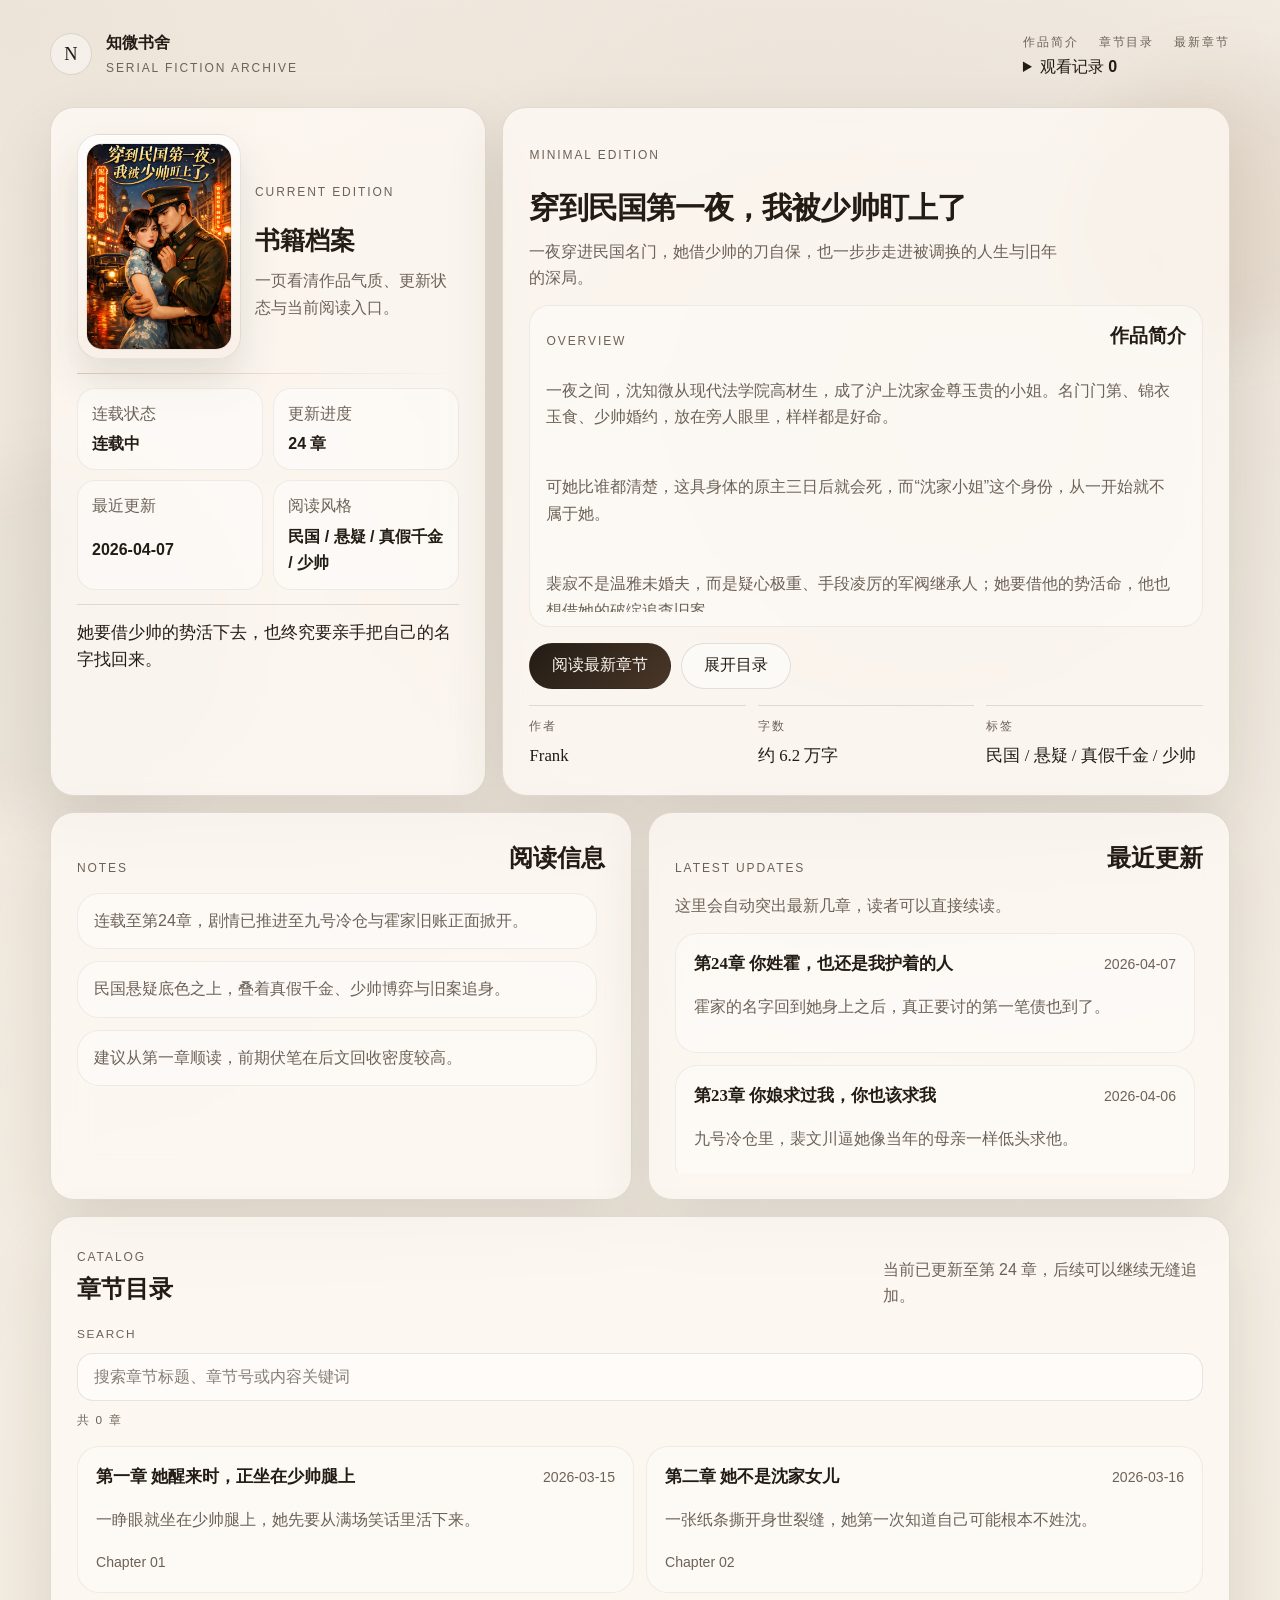
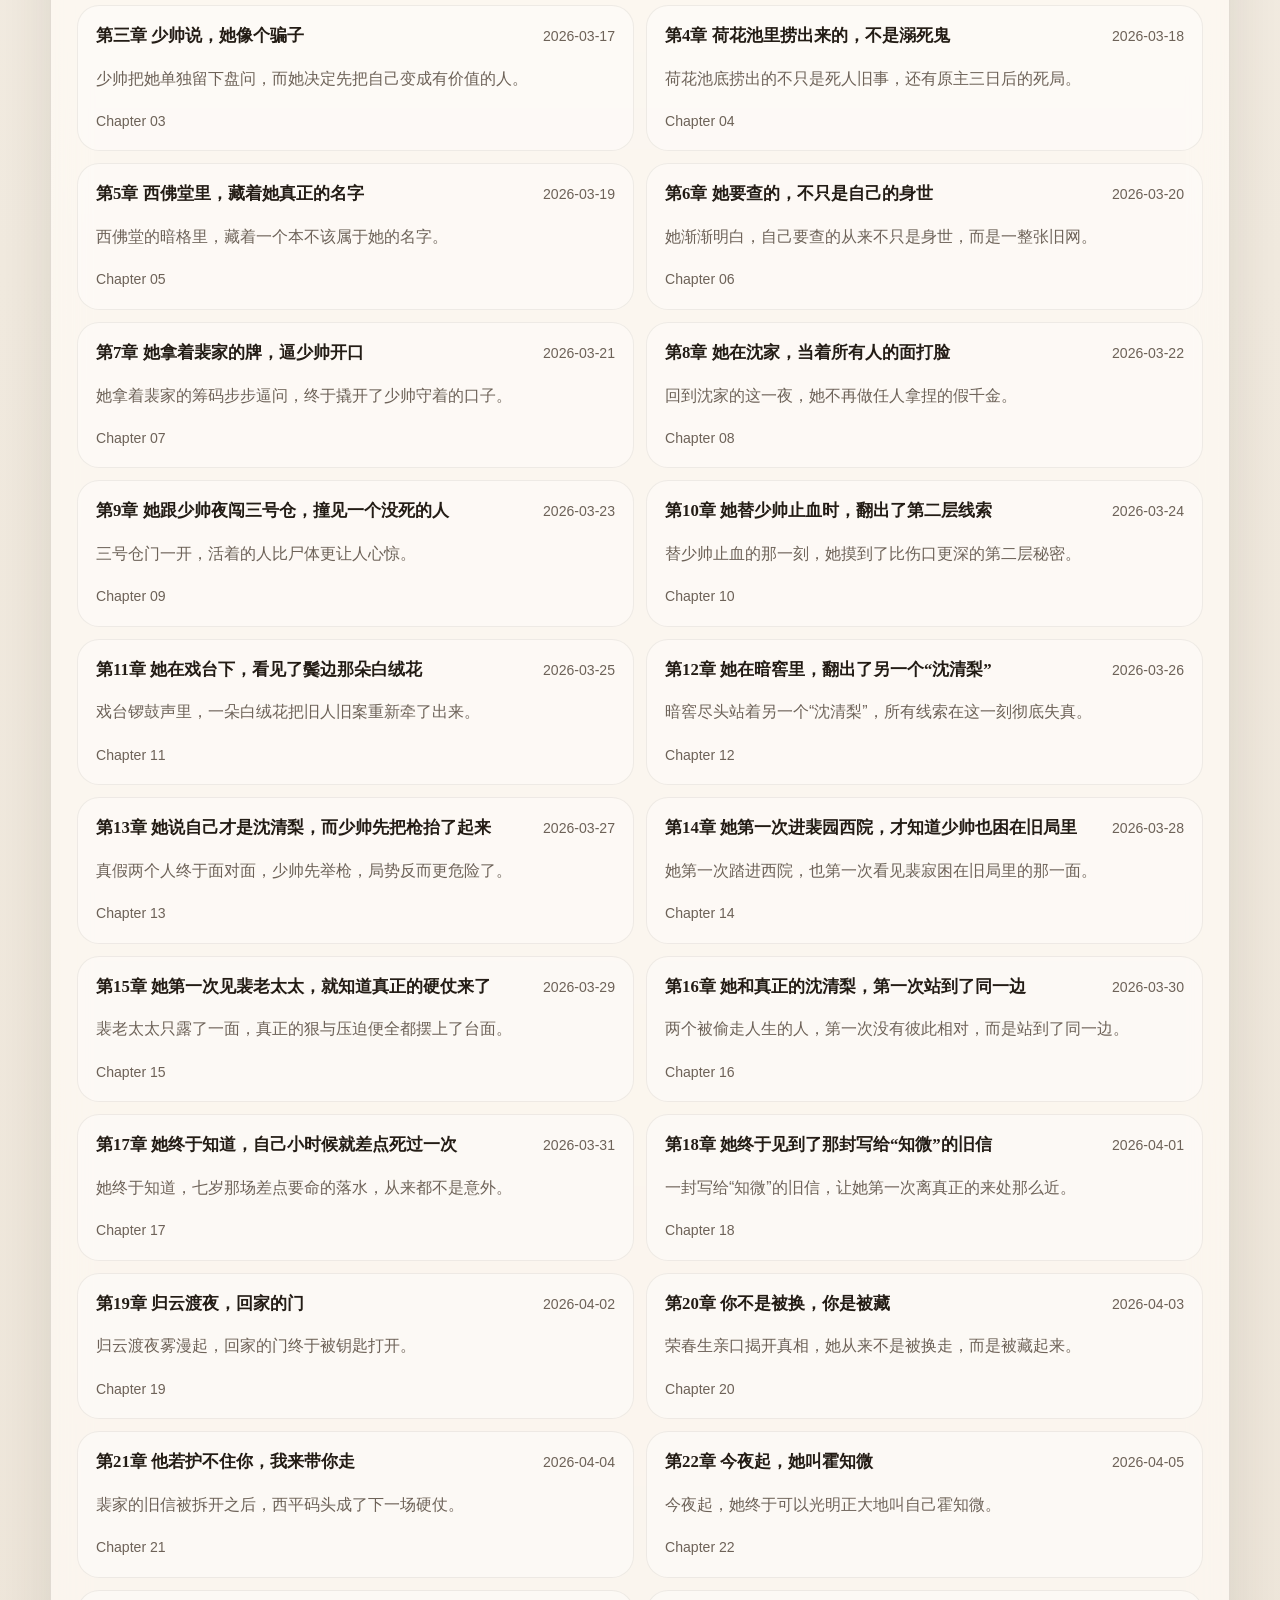
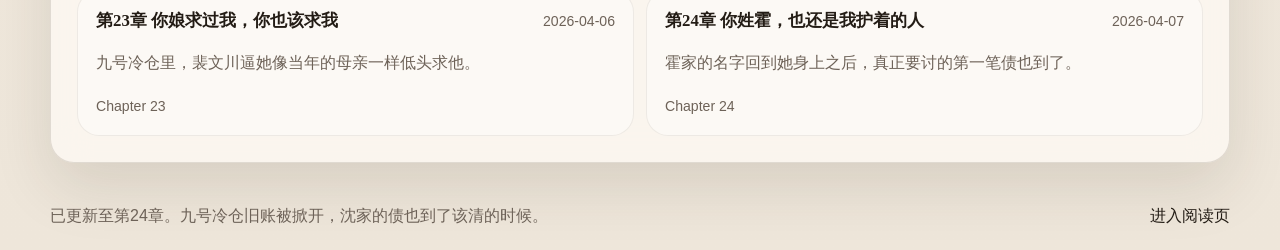
==== commit 145c579d: "Add files via upload" ====
--- a/index.html
+++ b/index.html
@@ -21,11 +21,27 @@
         <small>Serial Fiction Archive</small>
       </span>
     </a>
-    <nav class="site-nav">
-      <a href="#overview">作品简介</a>
-      <a href="#catalog">章节目录</a>
-      <a id="header-latest-link" href="reader.html">最新章节</a>
-    </nav>
+    <div class="header-actions">
+      <nav class="site-nav">
+        <a href="#overview">作品简介</a>
+        <a href="#catalog">章节目录</a>
+        <a id="header-latest-link" href="reader.html">最新章节</a>
+      </nav>
+      <details class="history-widget">
+        <summary class="history-trigger">
+          <span>观看记录</span>
+          <strong id="home-history-count">0</strong>
+        </summary>
+        <div class="history-panel">
+          <div class="history-panel-head">
+            <span>Recent</span>
+            <h2>最近阅读</h2>
+          </div>
+          <div class="history-list" id="home-history-list"></div>
+          <p class="history-empty" id="home-history-empty" hidden>还没有阅读记录，读过章节后这里会自动出现。</p>
+        </div>
+      </details>
+    </div>
   </header>
 
   <main class="page-shell">
--- a/assets/css/styles.css
+++ b/assets/css/styles.css
@@ -471,6 +471,61 @@
   gap: 20px;
 }
 
+.search-panel,
+.reader-search {
+  display: grid;
+  gap: 10px;
+  margin-top: 16px;
+}
+
+.search-box {
+  display: grid;
+  gap: 8px;
+}
+
+.search-box span,
+.search-summary {
+  letter-spacing: 0.14em;
+  text-transform: uppercase;
+  font-size: 0.74rem;
+  color: var(--muted);
+}
+
+.search-box input {
+  width: 100%;
+  min-height: 48px;
+  padding: 0 16px;
+  border: 1px solid rgba(69, 54, 37, 0.12);
+  border-radius: 16px;
+  background: rgba(255, 255, 255, 0.52);
+  color: var(--text);
+  font: inherit;
+  outline: none;
+}
+
+.search-box input::placeholder {
+  color: rgba(109, 98, 88, 0.82);
+}
+
+.search-box input:focus {
+  border-color: rgba(138, 99, 65, 0.42);
+  box-shadow: 0 0 0 3px rgba(138, 99, 65, 0.12);
+}
+
+.search-summary,
+.search-empty {
+  margin: 0;
+}
+
+.search-empty {
+  margin-top: 16px;
+  padding: 14px 16px;
+  border: 1px dashed rgba(69, 54, 37, 0.16);
+  border-radius: 18px;
+  color: var(--muted);
+  background: rgba(255, 255, 255, 0.28);
+}
+
 .copy-stack,
 .notes-list,
 .chapter-list,
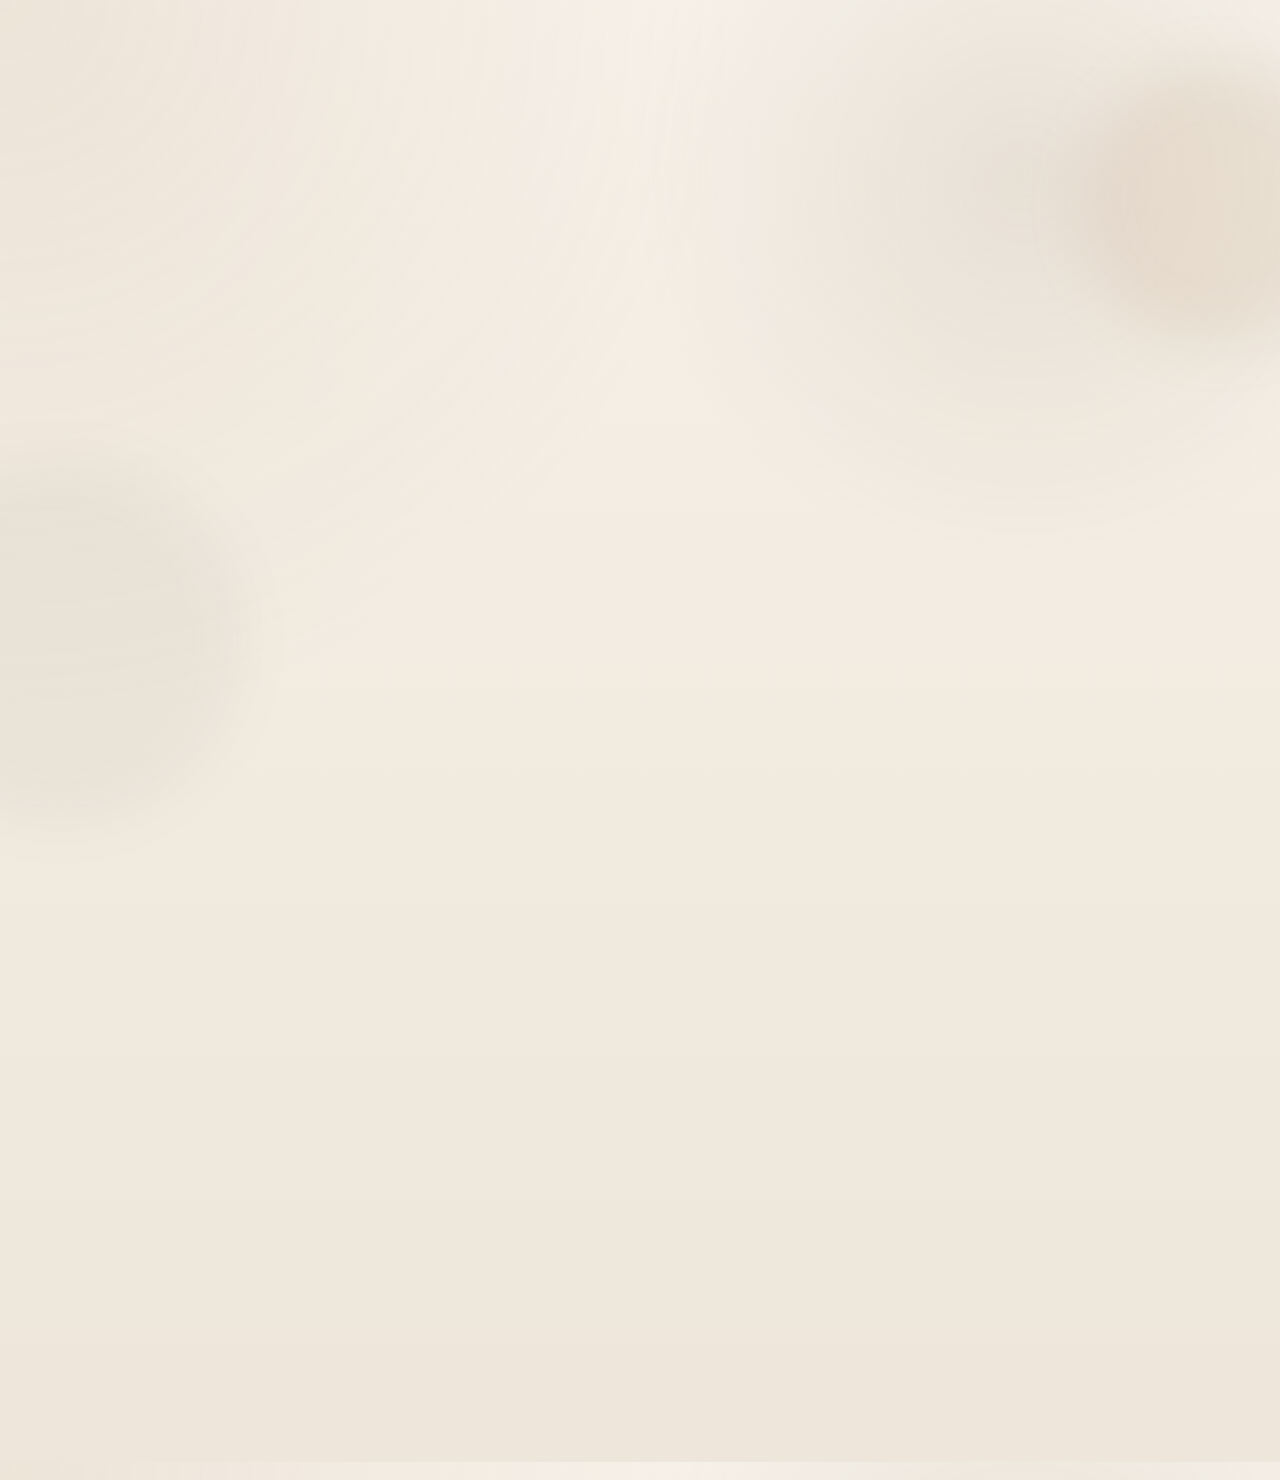
==== commit f90fd848: "Add files via upload" ====
--- a/index.html
+++ b/index.html
@@ -1,159 +1,107 @@
-<!DOCTYPE html>
+﻿<!DOCTYPE html>
 <html lang="zh-CN">
 <head>
   <meta charset="UTF-8">
   <meta name="viewport" content="width=device-width, initial-scale=1.0">
-  <meta name="description" content="简约且高级的连载小说网站模板。">
-  <title>小说站 | 连载阅读</title>
+  <meta
+    name="description"
+    content="知微书舍书架首页，可在这里挑选想读的作品并进入对应链接。"
+  >
+  <title>知微书舍 | 书架</title>
   <link rel="stylesheet" href="assets/css/styles.css">
-  <script defer src="assets/js/novel-data.js"></script>
+  <script defer src="assets/js/bookshelf-data.js"></script>
   <script defer src="assets/js/app.js"></script>
 </head>
-<body class="home-page">
+<body class="home-page bookshelf-page">
   <div class="ambient ambient-one"></div>
   <div class="ambient ambient-two"></div>
 
   <header class="site-header fade-section">
     <a class="brand" href="index.html">
-      <span class="brand-mark">N</span>
+      <span class="brand-mark">藏</span>
       <span class="brand-copy">
-        <strong id="brand-name">Novel Residence</strong>
-        <small>Serial Fiction Archive</small>
+        <strong id="brand-name">知微书舍</strong>
+        <small id="brand-subtitle">Bookshelf Landing</small>
       </span>
     </a>
     <div class="header-actions">
       <nav class="site-nav">
-        <a href="#overview">作品简介</a>
-        <a href="#catalog">章节目录</a>
-        <a id="header-latest-link" href="reader.html">最新章节</a>
+        <a href="#bookshelf">书架</a>
+        <a href="#publishing-notes">上新计划</a>
+        <a id="header-feature-link" href="reader.html">继续阅读</a>
       </nav>
-      <details class="history-widget">
-        <summary class="history-trigger">
-          <span>观看记录</span>
-          <strong id="home-history-count">0</strong>
-        </summary>
-        <div class="history-panel">
-          <div class="history-panel-head">
-            <span>Recent</span>
-            <h2>最近阅读</h2>
-          </div>
-          <div class="history-list" id="home-history-list"></div>
-          <p class="history-empty" id="home-history-empty" hidden>还没有阅读记录，读过章节后这里会自动出现。</p>
-        </div>
-      </details>
     </div>
   </header>
 
   <main class="page-shell">
-    <section class="hero-grid fade-section">
-      <aside class="status-card">
-        <div class="status-top">
-          <figure class="cover-frame">
-            <img id="novel-cover" src="assets/images/book-cover.png" alt="小说封面">
-          </figure>
-          <div class="status-summary">
-            <p class="status-label">Current Edition</p>
-            <h2>书籍档案</h2>
-            <p class="status-copy">一页看清作品气质、更新状态与当前阅读入口。</p>
-          </div>
+    <section class="library-hero fade-section">
+      <article class="panel library-intro">
+        <p class="eyebrow" id="home-eyebrow">Bookshelf</p>
+        <h1 id="home-heading">在书架里挑一本，再进入对应作品页。</h1>
+        <p class="hero-tagline" id="home-description">
+          这里不再展示单本书详情，而是作为整站入口。后面你每写一本新书，只要补一张卡片和一个链接即可。
+        </p>
+        <div class="hero-actions">
+          <a class="button button-primary" href="#bookshelf">查看书架</a>
+          <a class="button button-secondary" id="hero-feature-link" href="reader.html">继续当前连载</a>
         </div>
-        <div class="status-divider"></div>
-        <div class="status-grid">
-          <div class="status-row">
-            <span>连载状态</span>
-            <strong id="novel-status">连载中</strong>
-          </div>
-          <div class="status-row">
-            <span>更新进度</span>
-            <strong id="chapter-count">15 章</strong>
-          </div>
-          <div class="status-row">
-            <span>最近更新</span>
-            <strong id="update-date">待补充</strong>
-          </div>
-          <div class="status-row">
-            <span>阅读风格</span>
-            <strong id="novel-tags">待补充</strong>
-          </div>
+      </article>
+
+      <aside class="panel library-feature">
+        <div class="panel-heading">
+          <span>Featured</span>
+          <h2>本周主推</h2>
         </div>
-        <blockquote class="status-quote" id="novel-quote">
-          页面已搭好，后面我们只需要持续补内容。
-        </blockquote>
+        <p class="panel-copy" id="feature-copy">
+          当前更新中的作品会优先显示在这里，方便读者一进站就看到最新连载。
+        </p>
+        <div class="library-stats" id="library-stats"></div>
+        <a class="feature-link" id="feature-link" href="reader.html">进入本周主推</a>
       </aside>
-
-      <article class="hero-card">
-        <p class="eyebrow">Minimal Edition</p>
-        <h1 id="novel-title">作品名待填</h1>
-        <p class="hero-tagline" id="novel-tagline">你把小说信息给我后，这里会替换成一句更有气质的作品短句。</p>
-        <section class="hero-synopsis-block" id="overview">
-          <div class="mini-heading">
-            <span>Overview</span>
-            <h2>作品简介</h2>
-          </div>
-          <div class="copy-stack hero-synopsis" id="synopsis"></div>
-        </section>
-
-        <div class="hero-actions">
-          <a class="button button-primary" id="latest-chapter-link" href="reader.html">阅读最新章节</a>
-          <a class="button button-secondary" id="catalog-link" href="#catalog">展开目录</a>
-        </div>
-
-        <dl class="hero-meta" id="hero-meta"></dl>
-      </article>
     </section>
 
-    <section class="home-content-grid fade-section">
+    <section class="catalog-section shelf-section fade-section" id="bookshelf">
+      <div class="section-heading">
+        <div>
+          <span>Bookshelf</span>
+          <h2>作品书架</h2>
+        </div>
+        <p id="bookshelf-description">
+          每本书都独立成卡片，点击后跳转到对应链接。后面继续加书时，这里会自然扩展。
+        </p>
+      </div>
+      <div class="bookshelf-grid" id="bookshelf-grid"></div>
+    </section>
+
+    <section class="roadmap-grid fade-section" id="publishing-notes">
       <article class="panel panel-compact">
         <div class="panel-heading">
-          <span>Notes</span>
-          <h2>阅读信息</h2>
+          <span>Workflow</span>
+          <h2>更新方式</h2>
         </div>
         <div class="panel-body-scroll">
-          <ul class="notes-list" id="reading-notes"></ul>
+          <ul class="notes-list" id="publishing-notes-list"></ul>
         </div>
       </article>
 
       <article class="panel panel-compact">
         <div class="panel-heading">
-          <span>Latest Updates</span>
-          <h2>最近更新</h2>
+          <span>Activity</span>
+          <h2>书架动态</h2>
         </div>
-        <p class="panel-copy">这里会自动突出最新几章，读者可以直接续读。</p>
+        <p class="panel-copy" id="activity-copy">
+          首页会优先提示最近更新和正在筹备的新书入口。
+        </p>
         <div class="panel-body-scroll">
-          <div class="timeline-list" id="update-timeline"></div>
+          <div class="timeline-list" id="bookshelf-activity"></div>
         </div>
       </article>
-    </section>
-
-    <section class="catalog-section fade-section" id="catalog">
-      <div class="section-heading">
-        <div>
-          <span>Catalog</span>
-          <h2>章节目录</h2>
-        </div>
-        <p id="catalog-description">当前已更新至第 15 章，后续可以继续无缝追加。</p>
-      </div>
-      <div class="search-panel">
-        <label class="search-box" for="home-chapter-search">
-          <span>Search</span>
-          <input
-            id="home-chapter-search"
-            type="search"
-            inputmode="search"
-            autocomplete="off"
-            placeholder="搜索章节标题、章节号或内容关键词"
-          >
-        </label>
-        <p class="search-summary" id="home-search-summary">共 0 章</p>
-      </div>
-      <div class="chapter-list" id="chapter-list"></div>
-      <p class="search-empty" id="home-search-empty" hidden>暂时没有找到相关章节，换个关键词再试试。</p>
     </section>
   </main>
 
   <footer class="site-footer fade-section">
-    <p id="footer-copy">小说站已就绪，等待你的作品信息与正文。</p>
-    <a href="reader.html" id="footer-reader-link">进入阅读页</a>
+    <p id="footer-copy">首页已切换为书架模式，后面可以继续扩展到多本书。</p>
+    <a href="reader.html" id="footer-feature-link">进入当前作品</a>
   </footer>
 </body>
-</html>
+</html>
--- a/assets/css/styles.css
+++ b/assets/css/styles.css
@@ -96,6 +96,11 @@
 }
 
 .site-header,
+.reader-header {
+  z-index: 12;
+}
+
+.site-header,
 .site-footer,
 .reader-header,
 .reader-layout {
@@ -166,10 +171,150 @@
   flex-wrap: wrap;
 }
 
+.header-actions,
+.reader-header-actions {
+  display: flex;
+  align-items: center;
+  justify-content: flex-end;
+  gap: 14px;
+}
+
+.reader-header-actions {
+  min-width: 0;
+}
+
 .site-nav a:hover,
 .reader-home-link:hover,
 .site-footer a:hover {
   color: var(--accent);
+}
+
+.history-widget {
+  position: relative;
+}
+
+.history-widget[open] {
+  z-index: 24;
+}
+
+.history-trigger {
+  display: inline-flex;
+  align-items: center;
+  gap: 10px;
+  min-height: 42px;
+  padding: 0 14px;
+  border: 1px solid var(--border);
+  border-radius: 999px;
+  background: rgba(255, 255, 255, 0.46);
+  list-style: none;
+  cursor: pointer;
+}
+
+.history-trigger::-webkit-details-marker {
+  display: none;
+}
+
+.history-trigger span {
+  color: var(--muted);
+  font-size: 0.9rem;
+}
+
+.history-trigger strong {
+  display: inline-grid;
+  place-items: center;
+  min-width: 26px;
+  height: 26px;
+  padding: 0 8px;
+  border-radius: 999px;
+  background: rgba(35, 28, 21, 0.08);
+  font-size: 0.85rem;
+  font-weight: 600;
+}
+
+.history-widget[open] .history-trigger {
+  border-color: rgba(138, 99, 65, 0.32);
+  background: rgba(255, 255, 255, 0.7);
+}
+
+.history-panel {
+  position: absolute;
+  top: calc(100% + 12px);
+  right: 0;
+  z-index: 30;
+  width: min(360px, calc(100vw - 32px));
+  padding: 18px;
+  border: 1px solid var(--border);
+  border-radius: 24px;
+  background: rgba(255, 251, 246, 0.96);
+  backdrop-filter: blur(18px);
+  box-shadow: var(--shadow);
+}
+
+.history-panel-head {
+  display: grid;
+  gap: 2px;
+  margin-bottom: 14px;
+}
+
+.history-panel-head span {
+  letter-spacing: 0.16em;
+  text-transform: uppercase;
+  font-size: 0.72rem;
+  color: var(--muted);
+}
+
+.history-panel-head h2 {
+  margin: 0;
+  font-family: var(--serif);
+  font-size: 1.08rem;
+  font-weight: 600;
+}
+
+.history-list {
+  display: grid;
+  gap: 10px;
+  max-height: 320px;
+  overflow-y: auto;
+  scrollbar-width: thin;
+  scrollbar-color: rgba(138, 99, 65, 0.34) transparent;
+}
+
+.history-entry {
+  display: grid;
+  gap: 6px;
+  padding: 14px 16px;
+  border: 1px solid rgba(69, 54, 37, 0.08);
+  border-radius: 18px;
+  background: rgba(255, 255, 255, 0.62);
+}
+
+.history-entry:hover {
+  transform: translateY(-2px);
+  border-color: rgba(138, 99, 65, 0.36);
+}
+
+.history-entry-top {
+  display: flex;
+  justify-content: space-between;
+  gap: 12px;
+  align-items: baseline;
+}
+
+.history-entry-top strong {
+  font-family: var(--serif);
+  font-size: 1rem;
+  font-weight: 600;
+}
+
+.history-entry-top span,
+.history-entry p,
+.history-empty {
+  color: var(--muted);
+}
+
+.history-entry p,
+.history-empty {
+  margin: 0;
 }
 
 .page-shell {
@@ -806,6 +951,18 @@
     align-items: start;
   }
 
+  .header-actions,
+  .reader-header-actions {
+    width: 100%;
+    justify-content: space-between;
+    flex-wrap: wrap;
+  }
+
+  .history-panel {
+    right: auto;
+    left: 0;
+  }
+
   .hero-card,
   .status-card,
   .panel,
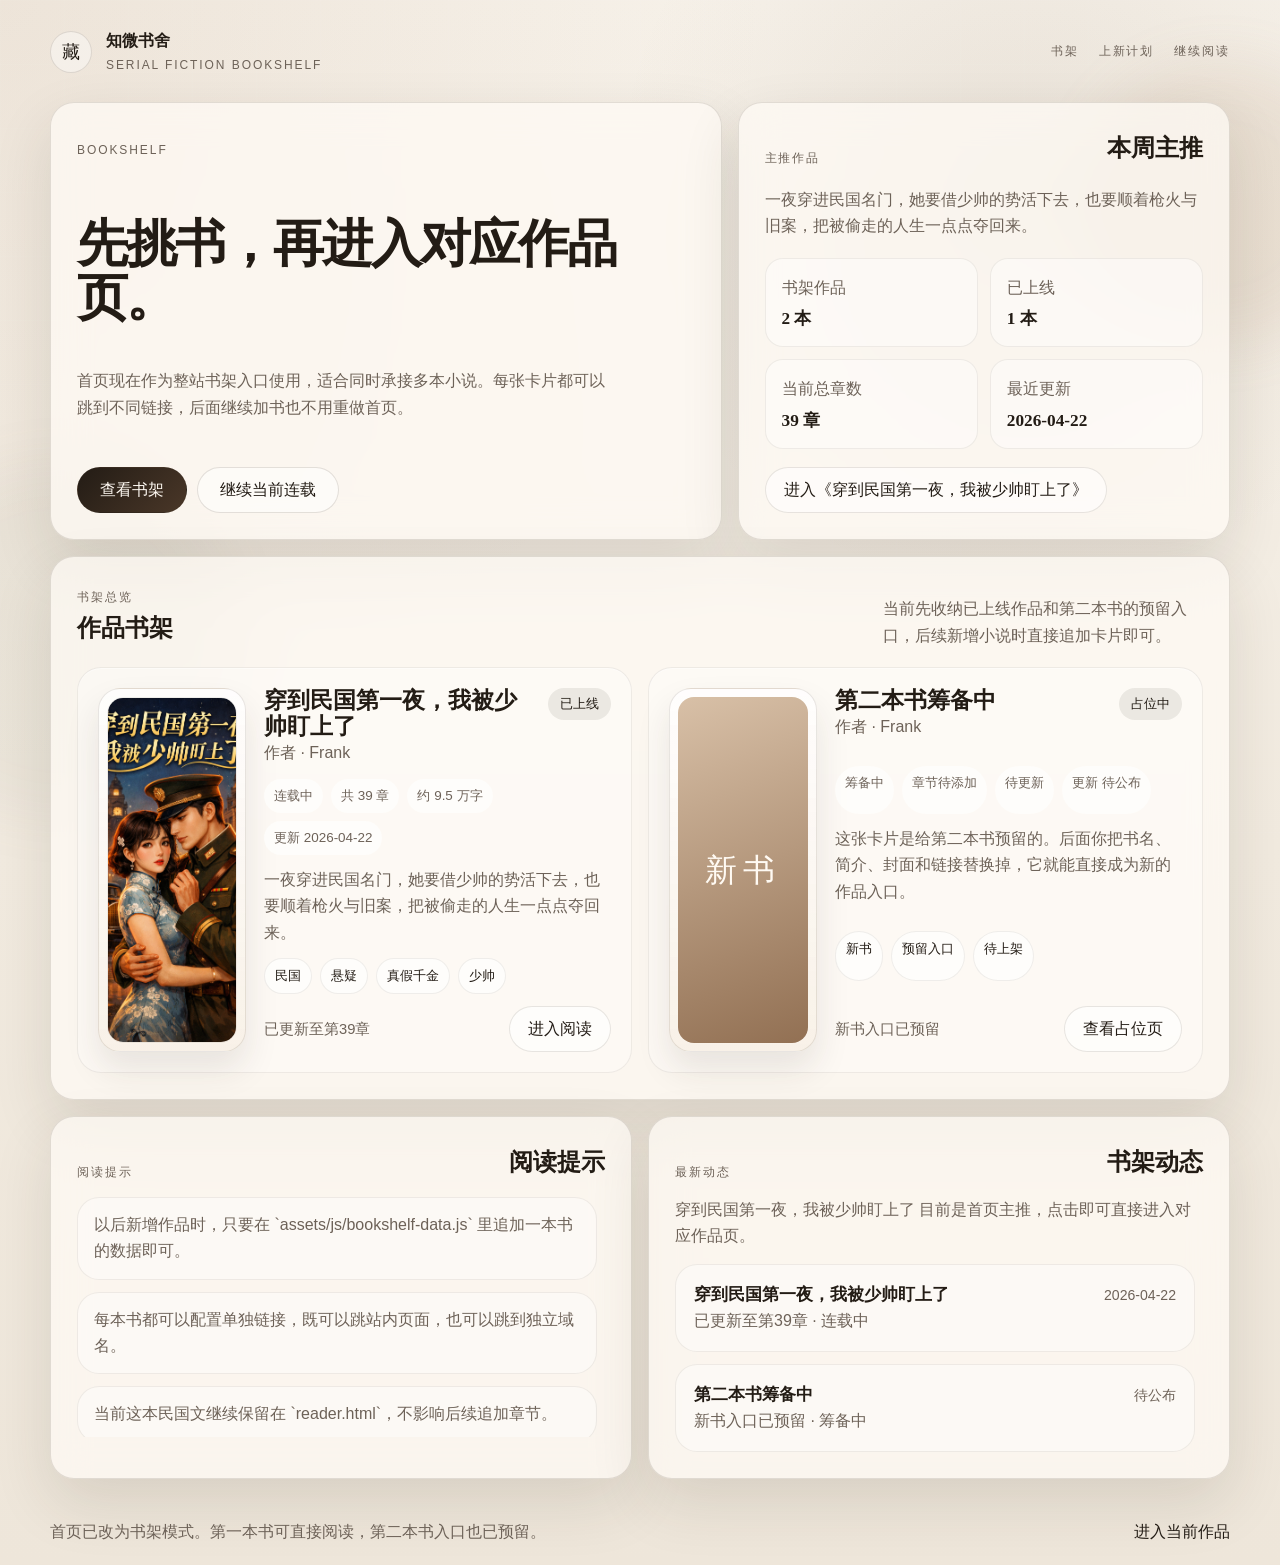
==== commit 5ebb9bc4: "Add files via upload" ====
--- a/index.html
+++ b/index.html
@@ -21,7 +21,7 @@
       <span class="brand-mark">藏</span>
       <span class="brand-copy">
         <strong id="brand-name">知微书舍</strong>
-        <small id="brand-subtitle">Bookshelf Landing</small>
+        <small id="brand-subtitle">故事书架</small>
       </span>
     </a>
     <div class="header-actions">
@@ -39,7 +39,7 @@
         <p class="eyebrow" id="home-eyebrow">Bookshelf</p>
         <h1 id="home-heading">在书架里挑一本，再进入对应作品页。</h1>
         <p class="hero-tagline" id="home-description">
-          这里不再展示单本书详情，而是作为整站入口。后面你每写一本新书，只要补一张卡片和一个链接即可。
+          这里收纳站内作品，你可以先挑喜欢的故事，再进入对应作品页继续阅读。
         </p>
         <div class="hero-actions">
           <a class="button button-primary" href="#bookshelf">查看书架</a>
@@ -49,7 +49,7 @@
 
       <aside class="panel library-feature">
         <div class="panel-heading">
-          <span>Featured</span>
+          <span>主推作品</span>
           <h2>本周主推</h2>
         </div>
         <p class="panel-copy" id="feature-copy">
@@ -63,11 +63,11 @@
     <section class="catalog-section shelf-section fade-section" id="bookshelf">
       <div class="section-heading">
         <div>
-          <span>Bookshelf</span>
+          <span>书架总览</span>
           <h2>作品书架</h2>
         </div>
         <p id="bookshelf-description">
-          每本书都独立成卡片，点击后跳转到对应链接。后面继续加书时，这里会自然扩展。
+          书架会持续收纳更多故事，点击任意封面即可进入对应作品页。
         </p>
       </div>
       <div class="bookshelf-grid" id="bookshelf-grid"></div>
@@ -76,8 +76,8 @@
     <section class="roadmap-grid fade-section" id="publishing-notes">
       <article class="panel panel-compact">
         <div class="panel-heading">
-          <span>Workflow</span>
-          <h2>更新方式</h2>
+          <span>阅读提示</span>
+          <h2>阅读提示</h2>
         </div>
         <div class="panel-body-scroll">
           <ul class="notes-list" id="publishing-notes-list"></ul>
@@ -86,11 +86,11 @@
 
       <article class="panel panel-compact">
         <div class="panel-heading">
-          <span>Activity</span>
+          <span>最新动态</span>
           <h2>书架动态</h2>
         </div>
         <p class="panel-copy" id="activity-copy">
-          首页会优先提示最近更新和正在筹备的新书入口。
+          首页会优先展示最近有动态的作品，方便你快速进入感兴趣的故事。
         </p>
         <div class="panel-body-scroll">
           <div class="timeline-list" id="bookshelf-activity"></div>
@@ -100,7 +100,7 @@
   </main>
 
   <footer class="site-footer fade-section">
-    <p id="footer-copy">首页已切换为书架模式，后面可以继续扩展到多本书。</p>
+    <p id="footer-copy">知微书舍会持续上新，欢迎从书架里挑选下一本想读的故事。</p>
     <a href="reader.html" id="footer-feature-link">进入当前作品</a>
   </footer>
 </body>
--- a/assets/css/styles.css
+++ b/assets/css/styles.css
@@ -997,3 +997,265 @@
     padding-top: 30px;
   }
 }
+
+.bookshelf-page .site-nav {
+  align-items: center;
+}
+
+.library-hero,
+.roadmap-grid {
+  display: grid;
+  gap: 16px;
+}
+
+.library-hero {
+  grid-template-columns: minmax(0, 1.2fr) minmax(300px, 0.88fr);
+}
+
+.library-intro,
+.library-feature {
+  min-height: 100%;
+}
+
+.library-intro h1 {
+  margin: 0;
+  font-family: var(--serif);
+  font-size: clamp(2rem, 4vw, 3.55rem);
+  line-height: 1.05;
+  letter-spacing: -0.04em;
+}
+
+.library-intro {
+  justify-content: space-between;
+}
+
+.library-feature {
+  display: grid;
+  gap: 18px;
+  align-content: start;
+}
+
+.library-stats {
+  display: grid;
+  grid-template-columns: repeat(2, minmax(0, 1fr));
+  gap: 12px;
+}
+
+.library-stats div {
+  display: grid;
+  gap: 6px;
+  padding: 16px;
+  border: 1px solid rgba(69, 54, 37, 0.08);
+  border-radius: 18px;
+  background: rgba(255, 255, 255, 0.4);
+}
+
+.library-stats span,
+.shelf-meta span,
+.shelf-progress,
+.shelf-author {
+  color: var(--muted);
+}
+
+.library-stat-value {
+  font-family: var(--serif);
+  font-size: 1.08rem;
+  line-height: 1.35;
+}
+
+.feature-link,
+.shelf-cta {
+  display: inline-flex;
+  align-items: center;
+  justify-content: center;
+  min-height: 46px;
+  padding: 0 18px;
+  border-radius: 999px;
+  border: 1px solid rgba(69, 54, 37, 0.12);
+  background: rgba(255, 255, 255, 0.56);
+}
+
+.feature-link {
+  width: fit-content;
+}
+
+.feature-link:hover,
+.shelf-card:hover .shelf-cta {
+  transform: translateY(-2px);
+  border-color: rgba(138, 99, 65, 0.34);
+}
+
+.shelf-section {
+  margin-top: 16px;
+}
+
+.bookshelf-grid {
+  display: grid;
+  grid-template-columns: repeat(2, minmax(0, 1fr));
+  gap: 16px;
+  margin-top: 18px;
+}
+
+.shelf-card {
+  display: grid;
+  grid-template-columns: minmax(112px, 148px) minmax(0, 1fr);
+  gap: 18px;
+  padding: 20px;
+  border: 1px solid rgba(69, 54, 37, 0.08);
+  border-radius: 24px;
+  background: rgba(255, 255, 255, 0.34);
+  box-shadow: inset 0 1px 0 rgba(255, 255, 255, 0.4);
+}
+
+.shelf-card:hover {
+  transform: translateY(-4px);
+  border-color: rgba(138, 99, 65, 0.36);
+}
+
+.shelf-cover {
+  min-height: 220px;
+  padding: 8px;
+  border: 1px solid rgba(69, 54, 37, 0.12);
+  border-radius: 22px;
+  background: linear-gradient(180deg, rgba(255, 255, 255, 0.72) 0%, rgba(247, 239, 229, 0.82) 100%);
+  box-shadow: 0 18px 34px rgba(52, 39, 26, 0.1);
+}
+
+.shelf-cover img,
+.shelf-cover-fallback {
+  display: block;
+  width: 100%;
+  height: 100%;
+  min-height: 204px;
+  border-radius: 16px;
+}
+
+.shelf-cover img {
+  object-fit: cover;
+  border: 1px solid rgba(69, 54, 37, 0.08);
+}
+
+.shelf-cover-fallback {
+  display: grid;
+  place-items: center;
+  padding: 16px;
+  background: linear-gradient(160deg, #d8c0a7 0%, #927053 100%);
+  color: #fffaf3;
+  font-family: var(--serif);
+  font-size: clamp(1.4rem, 3vw, 2rem);
+  letter-spacing: 0.2em;
+}
+
+.shelf-content {
+  display: grid;
+  gap: 12px;
+  min-width: 0;
+}
+
+.shelf-top,
+.shelf-footer {
+  display: flex;
+  justify-content: space-between;
+  gap: 12px;
+}
+
+.shelf-top {
+  align-items: flex-start;
+}
+
+.shelf-footer {
+  align-items: center;
+  margin-top: auto;
+}
+
+.shelf-heading {
+  min-width: 0;
+}
+
+.shelf-heading h3 {
+  margin: 0;
+  font-family: var(--serif);
+  font-size: 1.42rem;
+  line-height: 1.15;
+}
+
+.shelf-author,
+.shelf-summary {
+  margin: 0;
+}
+
+.shelf-summary {
+  color: var(--muted);
+}
+
+.shelf-badge {
+  display: inline-flex;
+  align-items: center;
+  min-height: 32px;
+  padding: 0 12px;
+  border-radius: 999px;
+  background: rgba(35, 28, 21, 0.08);
+  font-size: 0.82rem;
+  white-space: nowrap;
+}
+
+.shelf-meta,
+.shelf-tags {
+  display: flex;
+  gap: 8px;
+  flex-wrap: wrap;
+}
+
+.shelf-meta span,
+.shelf-tags span {
+  padding: 6px 10px;
+  border-radius: 999px;
+  background: rgba(255, 255, 255, 0.56);
+  font-size: 0.84rem;
+}
+
+.shelf-tags span {
+  border: 1px solid rgba(69, 54, 37, 0.08);
+}
+
+.shelf-progress {
+  font-size: 0.92rem;
+}
+
+.shelf-activity-item p {
+  margin: 0;
+}
+
+.roadmap-grid {
+  grid-template-columns: repeat(2, minmax(0, 1fr));
+  margin-top: 16px;
+}
+
+@media (max-width: 980px) {
+  .library-hero,
+  .bookshelf-grid,
+  .roadmap-grid {
+    grid-template-columns: 1fr;
+  }
+}
+
+@media (max-width: 760px) {
+  .shelf-card {
+    grid-template-columns: 1fr;
+  }
+
+  .shelf-cover {
+    max-width: 220px;
+  }
+
+  .shelf-top,
+  .shelf-footer {
+    flex-direction: column;
+    align-items: flex-start;
+  }
+
+  .feature-link,
+  .shelf-cta {
+    width: 100%;
+  }
+}
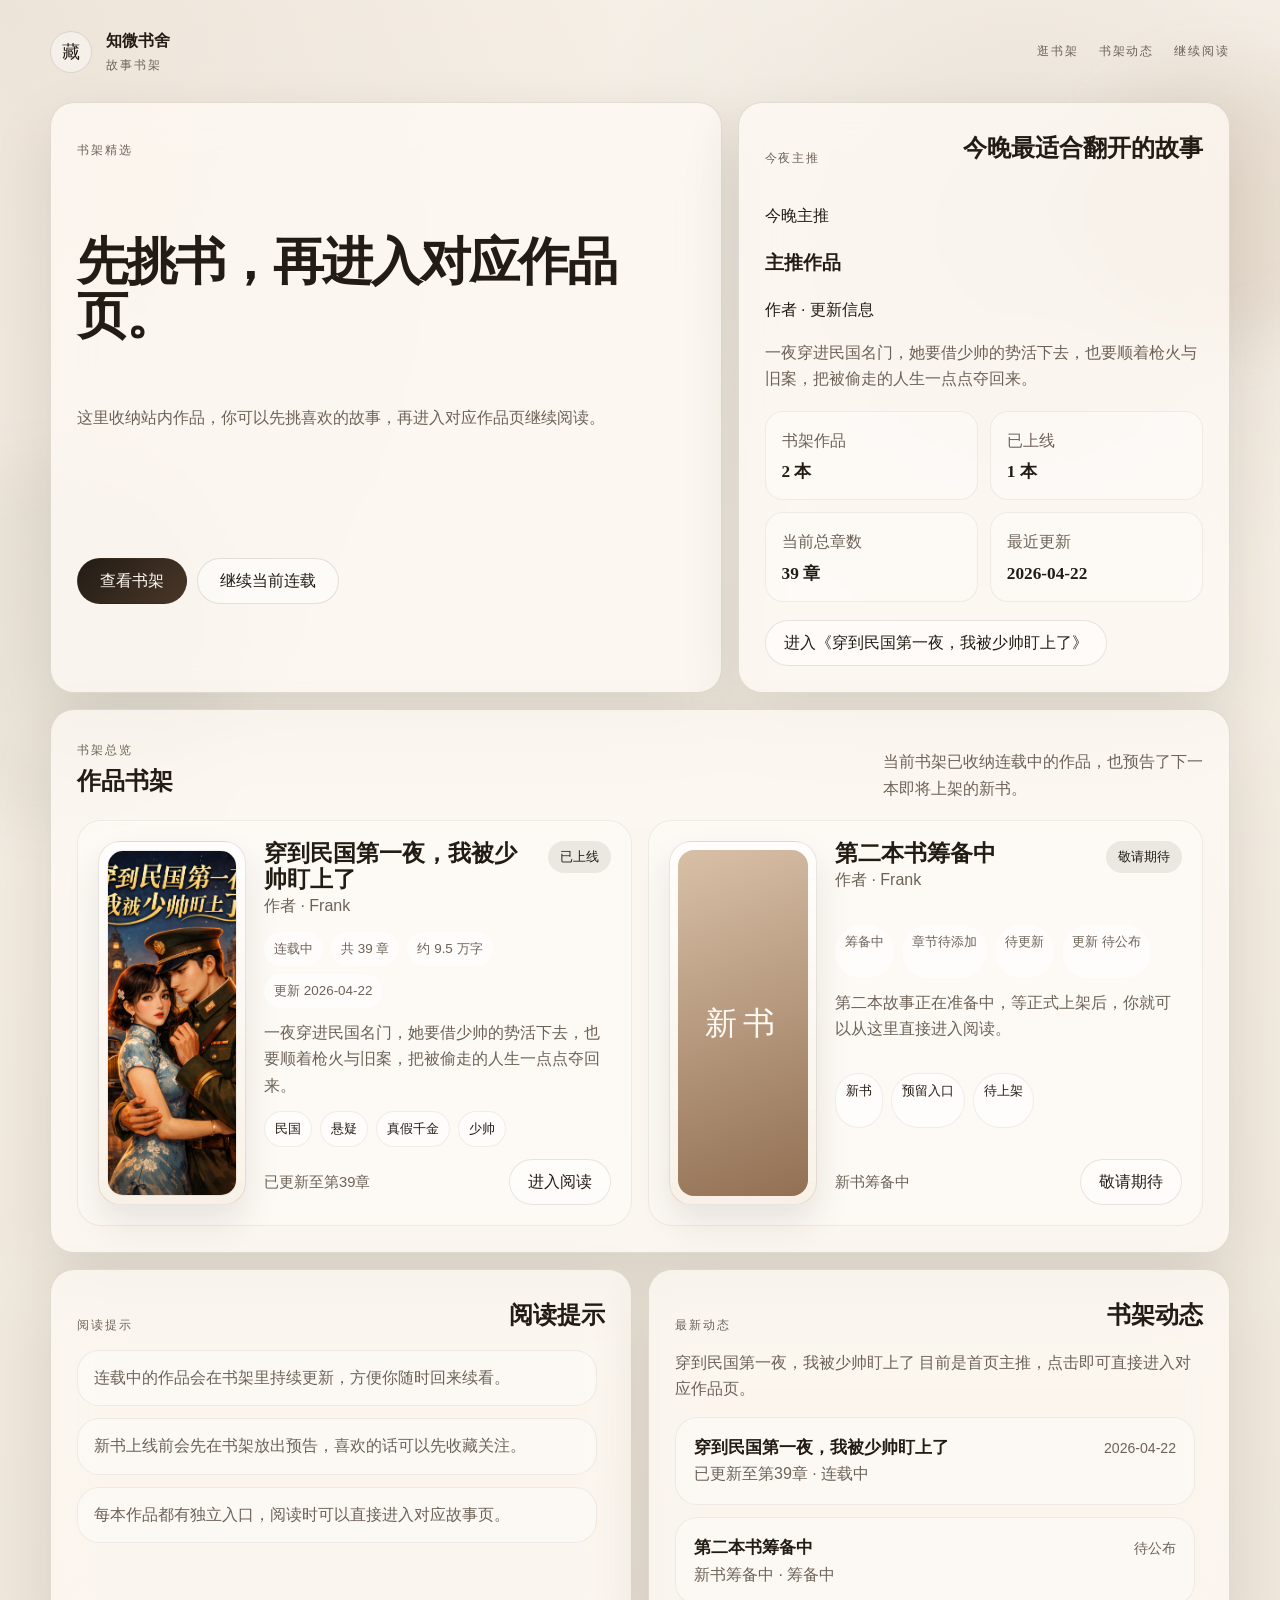
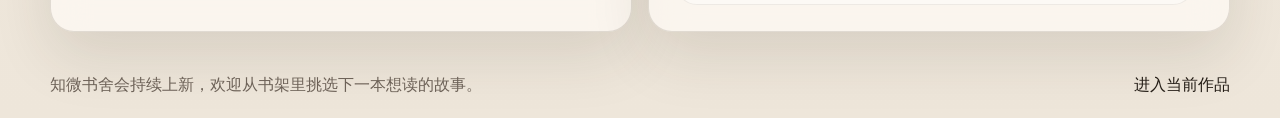
==== commit 77877da6: "Add files via upload" ====
--- a/index.html
+++ b/index.html
@@ -26,8 +26,8 @@
     </a>
     <div class="header-actions">
       <nav class="site-nav">
-        <a href="#bookshelf">书架</a>
-        <a href="#publishing-notes">上新计划</a>
+        <a href="#bookshelf">逛书架</a>
+        <a href="#publishing-notes">书架动态</a>
         <a id="header-feature-link" href="reader.html">继续阅读</a>
       </nav>
     </div>
@@ -36,25 +36,36 @@
   <main class="page-shell">
     <section class="library-hero fade-section">
       <article class="panel library-intro">
-        <p class="eyebrow" id="home-eyebrow">Bookshelf</p>
-        <h1 id="home-heading">在书架里挑一本，再进入对应作品页。</h1>
+        <p class="eyebrow" id="home-eyebrow">书架精选</p>
+        <h1 id="home-heading">在书架里，先翻开今晚最对味的那一本。</h1>
         <p class="hero-tagline" id="home-description">
           这里收纳站内作品，你可以先挑喜欢的故事，再进入对应作品页继续阅读。
         </p>
+        <div class="hero-marquee" id="hero-marquee"></div>
         <div class="hero-actions">
           <a class="button button-primary" href="#bookshelf">查看书架</a>
           <a class="button button-secondary" id="hero-feature-link" href="reader.html">继续当前连载</a>
         </div>
+        <div class="hero-glance" id="hero-glance"></div>
       </article>
 
       <aside class="panel library-feature">
         <div class="panel-heading">
-          <span>主推作品</span>
-          <h2>本周主推</h2>
+          <span>今夜主推</span>
+          <h2>今晚最适合翻开的故事</h2>
         </div>
-        <p class="panel-copy" id="feature-copy">
-          当前更新中的作品会优先显示在这里，方便读者一进站就看到最新连载。
-        </p>
+        <div class="feature-book-card">
+          <div class="feature-book-cover" id="feature-cover"></div>
+          <div class="feature-book-body">
+            <p class="feature-kicker" id="feature-kicker">今晚主推</p>
+            <h3 id="feature-title">主推作品</h3>
+            <p class="feature-meta" id="feature-meta">作者 · 更新信息</p>
+            <p class="panel-copy feature-summary" id="feature-copy">
+              当前更新中的作品会优先显示在这里，方便读者一进站就看到最新连载。
+            </p>
+            <div class="feature-tags" id="feature-tags"></div>
+          </div>
+        </div>
         <div class="library-stats" id="library-stats"></div>
         <a class="feature-link" id="feature-link" href="reader.html">进入本周主推</a>
       </aside>
